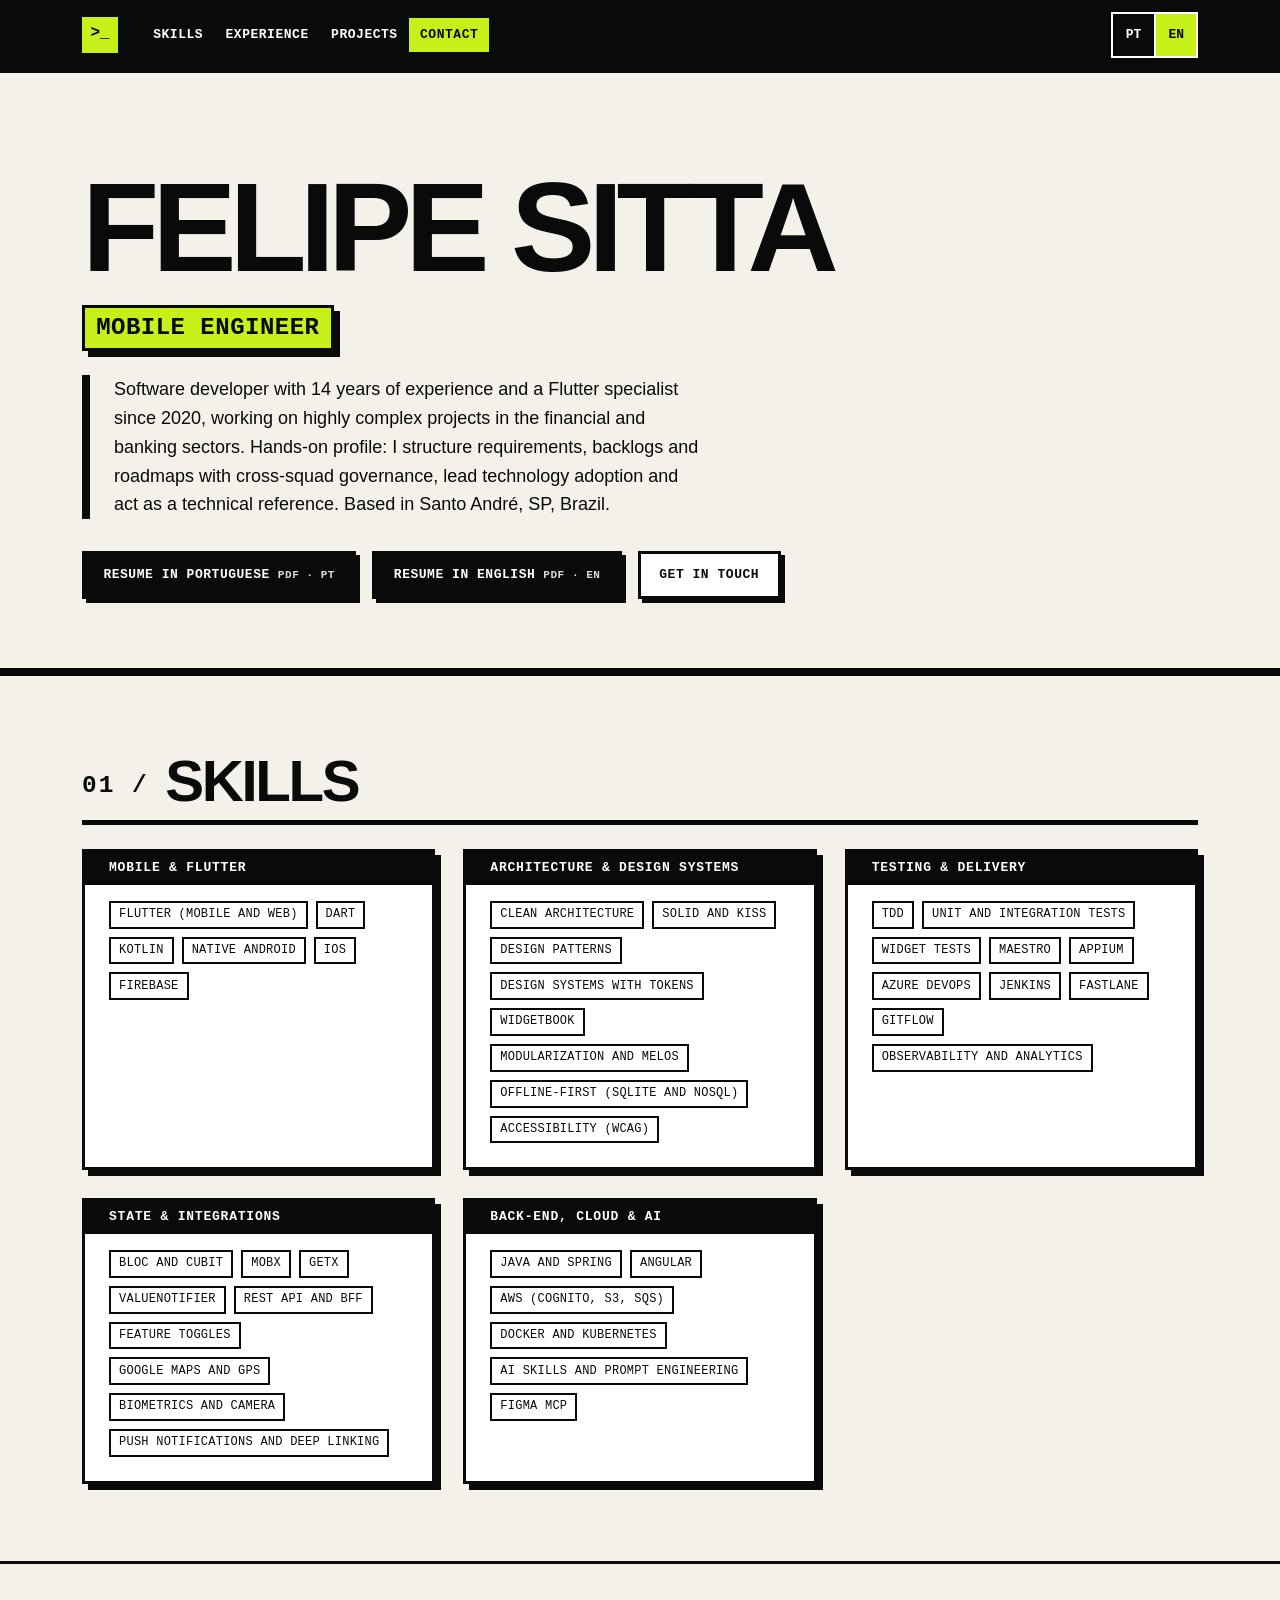
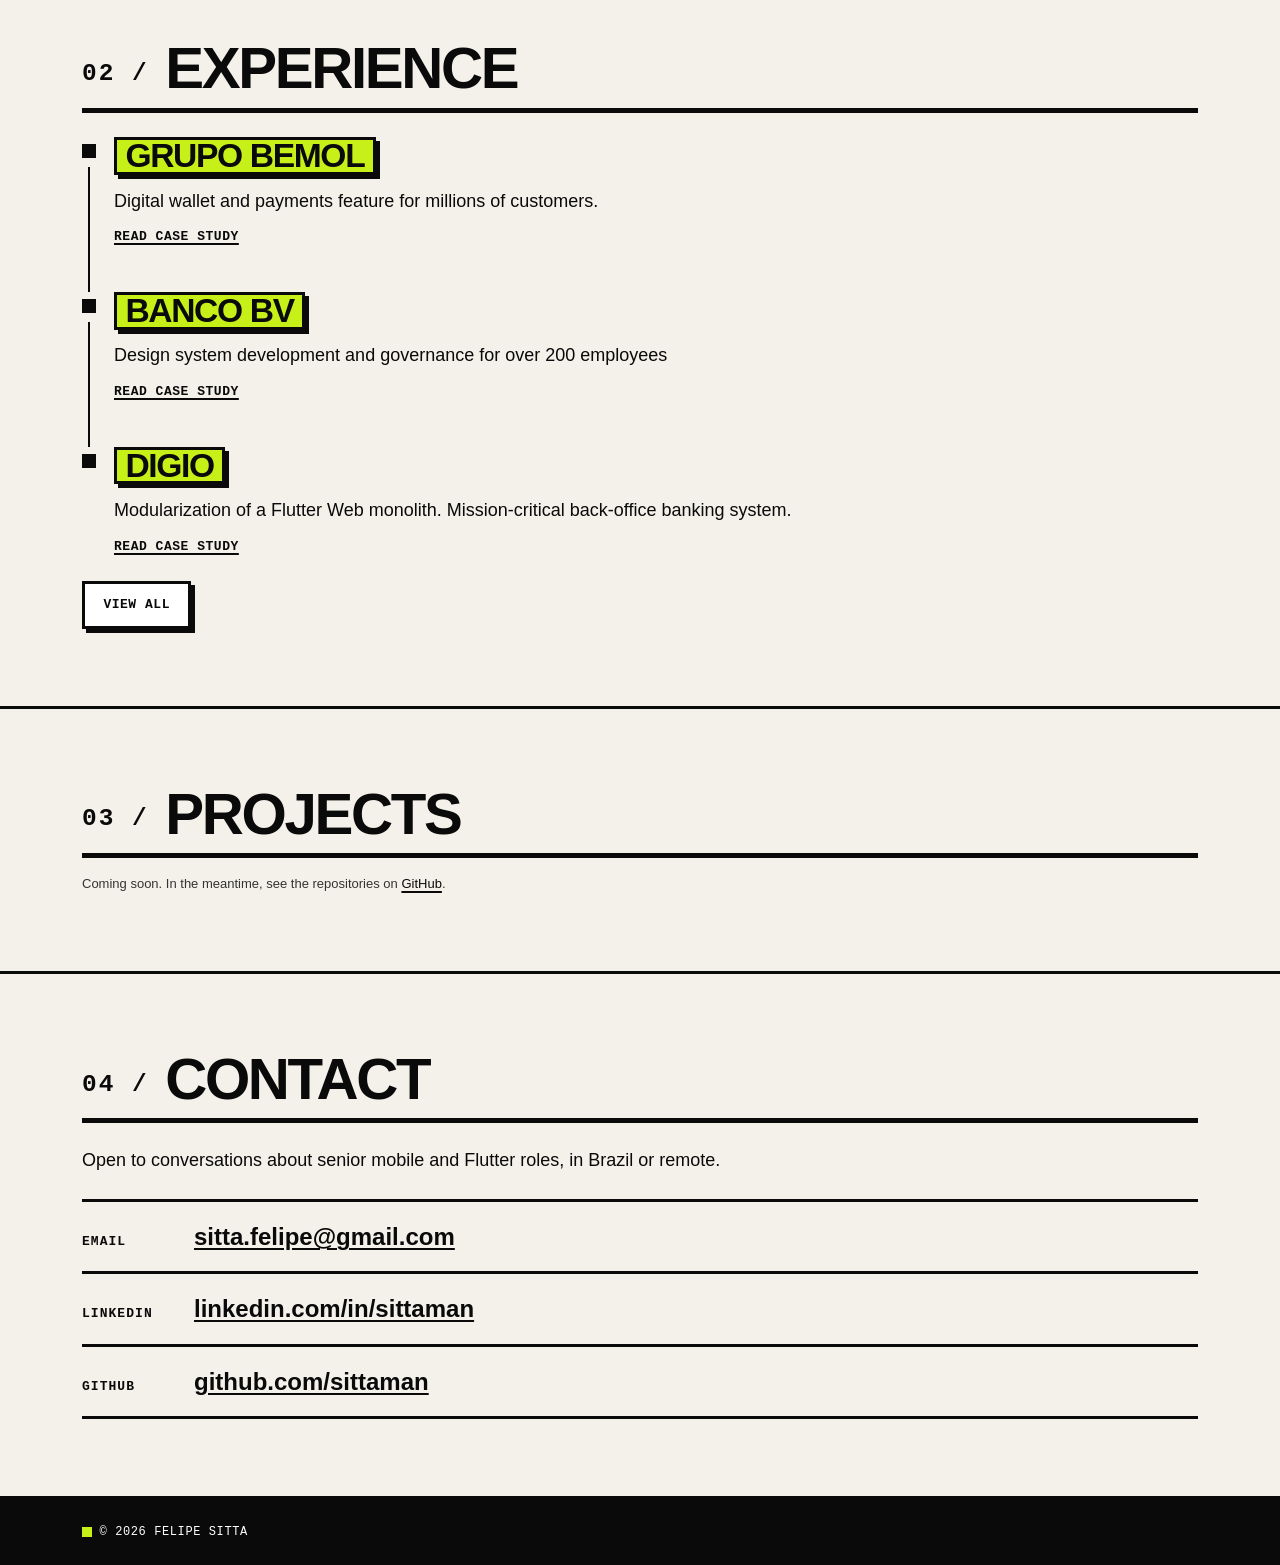
==== index.html @ 09d9bae3 "re-styling" ====
<!DOCTYPE html>
<html lang="pt-BR" data-lang="pt-BR">

<head>
  <meta charset="utf-8">
  <meta name="viewport" content="width=device-width, initial-scale=1">
  <meta name="color-scheme" content="light">
  <meta name="theme-color" content="#0a0a0a">

  <title>Felipe Sitta — Engenheiro Mobile</title>
  <meta name="description"
    content="Engenheiro mobile com 14 anos de experiência em software. Desenvolvo aplicativos Android e iOS e transformo requisitos e expectativas em soluções.">
  <link rel="canonical" href="https://sittaman.github.io/">

  <meta property="og:type" content="website">
  <meta property="og:site_name" content="Felipe Sitta">
  <meta property="og:locale" content="pt_BR">
  <meta property="og:locale:alternate" content="en_US">
  <meta property="og:url" content="https://sittaman.github.io/">
  <meta property="og:title" content="Felipe Sitta — Engenheiro Mobile">
  <meta property="og:description"
    content="Engenheiro mobile com 14 anos de experiência em software. Desenvolvo aplicativos Android e iOS e transformo requisitos e expectativas em soluções.">
  <meta property="og:image" content="https://sittaman.github.io/assets/img/og-cover.png">
  <meta property="og:image:width" content="1200">
  <meta property="og:image:height" content="630">
  <meta property="og:image:alt" content="Felipe Sitta — Engenheiro Mobile">
  <meta name="twitter:card" content="summary_large_image">

  <link rel="icon" href="assets/img/favicon.svg" type="image/svg+xml">
  <link rel="icon" href="favicon.ico" sizes="32x32">
  <link rel="apple-touch-icon" href="apple-touch-icon.png">
  <link rel="stylesheet" href="assets/css/styles.css?v=9">
  <link rel="stylesheet" href="assets/css/print.css?v=6" media="print">

  <script type="application/ld+json">
{"@context":"https://schema.org","@graph":[
  {"@type":"Person","@id":"https://sittaman.github.io/#person",
   "name":"Felipe Sitta",
   "jobTitle":"Engenheiro Mobile",
   "description":"Engenheiro mobile com 14 anos de experiência em software, especializado em Flutter desde 2020.",
   "url":"https://sittaman.github.io/",
   "email":"mailto:sitta.felipe@gmail.com",
   "address":{"@type":"PostalAddress","addressLocality":"Santo André","addressRegion":"SP","addressCountry":"BR"},
   "sameAs":["https://github.com/sittaman","https://www.linkedin.com/in/sittaman"],
   "knowsLanguage":[{"@type":"Language","name":"Portuguese","alternateName":"pt-BR"},
                    {"@type":"Language","name":"English","alternateName":"en"}],
   "knowsAbout":["Flutter","Dart","Kotlin","Android","Design Systems","Clean Architecture","Test-Driven Development","CI/CD","Acessibilidade","Inteligência Artificial"]},
  {"@type":"WebSite","@id":"https://sittaman.github.io/#website",
   "url":"https://sittaman.github.io/",
   "name":"Felipe Sitta — Engenheiro Mobile",
   "inLanguage":["pt-BR","en"],
   "publisher":{"@id":"https://sittaman.github.io/#person"}}
]}
</script>

  <script>
    /* Resolve language before first paint. */
    (function () {
      try {
        var d = document.documentElement;
        var q = new URLSearchParams(location.search);
        var stored = null; try { stored = localStorage.getItem('site.lang') } catch (e) { }
        var langs = (navigator.languages || [navigator.language || 'pt']).map(String);
        var lang = q.get('lang') || stored || ((langs.some(function (x) { return /^en/i.test(x) }) && !langs.some(function (x) { return /^pt/i.test(x) })) ? 'en' : 'pt-BR');
        lang = /^en/i.test(lang) ? 'en' : 'pt-BR';
        d.lang = lang; d.dataset.lang = lang;
        if (lang !== 'pt-BR') d.dataset.i18nPending = '';
      } catch (e) { }
    })();
  </script>
  <style>
    html[data-i18n-pending] body {
      visibility: hidden
    }
  </style>
  <noscript>
    <style>
      html[data-i18n-pending] body {
        visibility: visible
      }
    </style>
  </noscript>
</head>

<body>
  <a class="skip-link" href="#main" data-i18n="a11y.skip">Pular para o conteúdo</a>
  <p class="sr-only" role="status" aria-live="polite" data-lang-announcer></p>

  <header class="site-header">
    <div class="shell header-inner">
      <a class="brand" href="#top" aria-label="Felipe Sitta — início" data-i18n-aria-label="a11y.brand">
        <span class="brand-mark" aria-hidden="true">&gt;_</span>
      </a>

      <nav class="site-nav" aria-label="Seções" data-i18n-aria-label="a11y.navLabel">
        <ul role="list">
          <li><a href="#skills" data-i18n="nav.skills" data-action="nav-link">Skills</a></li>
          <li><a href="#experience" data-i18n="nav.experience" data-action="nav-link">Experiência</a></li>
          <li><a href="#projects" data-i18n="nav.projects" data-action="nav-link">Projetos</a></li>
          <li><a href="#contact" data-i18n="nav.contact" data-action="nav-link">Contato</a></li>
        </ul>
      </nav>

      <div class="controls">
        <fieldset class="lang-switch">
          <legend class="sr-only" data-i18n="a11y.langLegend">Idioma da página</legend>
          <label class="lang-opt">
            <input type="radio" name="lang" value="pt-BR" data-action="set-lang">
            <span lang="pt-BR">PT</span>
          </label>
          <label class="lang-opt">
            <input type="radio" name="lang" value="en" data-action="set-lang">
            <span lang="en">EN</span>
          </label>
        </fieldset>
      </div>
    </div>
  </header>

  <main id="main" tabindex="-1">

    <!-- HERO -->
    <section class="hero" id="top" aria-labelledby="hero-title">
      <div class="shell">
        <h1 id="hero-title" data-i18n="hero.name">Felipe Sitta</h1>
        <p class="hero-sub" data-i18n="hero.tagline">Engenheiro mobile</p>
        <p class="lede" data-i18n="hero.lede">Desenvolvedor com 14 anos de experiência em software e especialista
          Flutter desde 2020, atuando em projetos de alta complexidade nos setores financeiro e bancário. Perfil
          hands-on: estruturo requisitos, backlogs e roadmaps com governança cross-squad, lidero a adoção de
          tecnologias e atuo como referência técnica. Localizado em Santo André, SP.</p>
        <p class="hero-actions">
          <a class="btn btn-primary" href="assets/cv/felipe-sitta-cv-pt-BR.pdf" download
            data-i18n-html="hero.cvPt">Currículo <span class="btn-note">PDF · PT</span></a>
          <a class="btn btn-primary" href="assets/cv/felipe-sitta-cv-en.pdf" download data-i18n-html="hero.cvEn">Resume
            <span class="btn-note">PDF · EN</span></a>
          <a class="btn btn-ghost" href="#contact" data-i18n="hero.ctaContact">Entrar em contato</a>
        </p>
      </div>
    </section>

    <!-- SKILLS -->
    <section class="section" id="skills" aria-labelledby="skills-title">
      <div class="shell">
        <h2 id="skills-title" data-i18n="skills.title">Competências</h2>
        <div class="skills-grid">
          <article class="skill-group">
            <h3 data-i18n="skills.mobile">Mobile &amp; Flutter</h3>
            <ul class="chips" role="list" data-i18n-list="skills.mobileList">
              <li>Flutter (mobile e web)</li>
              <li>Dart</li>
              <li>Kotlin</li>
              <li>Android nativo</li>
              <li>iOS</li>
              <li>Firebase</li>
            </ul>
          </article>
          <article class="skill-group">
            <h3 data-i18n="skills.arch">Arquitetura &amp; Design System</h3>
            <ul class="chips" role="list" data-i18n-list="skills.archList">
              <li>Clean Architecture</li>
              <li>SOLID e KISS</li>
              <li>Design Patterns</li>
              <li>Design Systems com tokens</li>
              <li>Widgetbook</li>
              <li>Modularização e Melos</li>
              <li>Offline-first (SQLite e NoSQL)</li>
              <li>Acessibilidade (WCAG)</li>
            </ul>
          </article>
          <article class="skill-group">
            <h3 data-i18n="skills.testing">Testes &amp; Entrega</h3>
            <ul class="chips" role="list" data-i18n-list="skills.testingList">
              <li>TDD</li>
              <li>Testes unitários e de integração</li>
              <li>Widget tests</li>
              <li>Maestro</li>
              <li>Appium</li>
              <li>Azure DevOps</li>
              <li>Jenkins</li>
              <li>Fastlane</li>
              <li>GitFlow</li>
              <li>Observabilidade e analytics</li>
            </ul>
          </article>
          <article class="skill-group">
            <h3 data-i18n="skills.state">Estado &amp; Integrações</h3>
            <ul class="chips" role="list" data-i18n-list="skills.stateList">
              <li>BloC e Cubit</li>
              <li>MobX</li>
              <li>GetX</li>
              <li>ValueNotifier</li>
              <li>REST API e BFF</li>
              <li>Feature toggles</li>
              <li>Google Maps e GPS</li>
              <li>Biometria e câmera</li>
              <li>Push e deep linking</li>
            </ul>
          </article>
          <article class="skill-group">
            <h3 data-i18n="skills.backend">Back-end, Cloud &amp; IA</h3>
            <ul class="chips" role="list" data-i18n-list="skills.backendList">
              <li>Java e Spring</li>
              <li>Angular</li>
              <li>AWS (Cognito, S3, SQS)</li>
              <li>Docker e Kubernetes</li>
              <li>Skills de IA e prompt engineering</li>
              <li>Figma MCP</li>
            </ul>
          </article>
        </div>
      </div>
    </section>

    <!-- EXPERIENCE -->
    <section class="section" id="experience" aria-labelledby="experience-title">
      <div class="shell">
        <h2 id="experience-title" data-i18n="experience.title">Experiência</h2>
        <!-- Projects, not jobs: the heading is the client's name, and role and period live on the
           /work cards and the case pages. Keep the three most recent, newest first. -->
        <ol class="timeline">

          <li>
            <article class="job">
              <h3 class="org">Grupo Bemol</h3>
              <p class="job-summary" data-i18n="exp.grupo-bemol.summary">Feature de carteira digital e pagamentos para
                milhões de usuários.</p>
              <p class="job-link"><a href="work/grupo-bemol.html"><span data-i18n="case.link">Leia o estudo de caso</span><span class="sr-only"> — Grupo Bemol</span></a></p>
            </article>
          </li>

          <li>
            <article class="job">
              <h3 class="org">Banco BV</h3>
              <p class="job-summary" data-i18n="exp.banco-bv.summary">Desenvolvimento e governança de design system para
                mais de 200 colaboradores.</p>
              <p class="job-link"><a href="work/banco-bv.html"><span data-i18n="case.link">Leia o estudo de caso</span><span class="sr-only"> — Banco BV</span></a></p>
            </article>
          </li>

          <li>
            <article class="job">
              <h3 class="org">Digio</h3>
              <p class="job-summary" data-i18n="exp.digio.summary">Modularização de monolito em Flutter Web. Sistema
                bancário de backoffice crítico para operação.</p>
              <p class="job-link"><a href="work/digio.html"><span data-i18n="case.link">Leia o estudo de caso</span><span class="sr-only"> — Digio</span></a></p>
            </article>
          </li>

        </ol>

        <p class="section-actions">
          <a class="btn btn-ghost" href="work/" data-i18n="experience.seeAll">Ver todos</a>
        </p>
      </div>
    </section>

    <!-- PROJECTS -->
    <section class="section" id="projects" aria-labelledby="projects-title">
      <div class="shell">
        <h2 id="projects-title" data-i18n="projects.title">Projetos</h2>
        <div class="cards" data-projects></div>
        <p class="empty-note" data-empty-note data-i18n-html="projects.empty">Em breve. Enquanto isso, veja os
          repositórios no <a href="https://github.com/sittaman" rel="noopener" target="_blank">GitHub</a>.</p>
      </div>
    </section>

    <!-- CONTACT -->
    <section class="section" id="contact" aria-labelledby="contact-title">
      <div class="shell">
        <h2 id="contact-title" data-i18n="contact.title">Contato</h2>
        <p class="prose" data-i18n="contact.lede">Aberto a conversas sobre posições sênior em mobile e Flutter, no
          Brasil ou remotas.</p>
        <ul class="contact-list" role="list">
          <li>
            <span class="label" data-i18n="contact.emailLabel">E-mail</span>
            <a href="mailto:sitta.felipe@gmail.com">sitta.felipe@gmail.com</a>
          </li>
          <li>
            <span class="label">LinkedIn</span>
            <a href="https://www.linkedin.com/in/sittaman" rel="me noopener"
              target="_blank">linkedin.com/in/sittaman</a>
          </li>
          <li>
            <span class="label">GitHub</span>
            <a href="https://github.com/sittaman" rel="me noopener" target="_blank">github.com/sittaman</a>
          </li>
        </ul>
      </div>
    </section>
  </main>

  <footer class="site-footer">
    <div class="shell">
      <p><span data-i18n="footer.rights">© 2026 Felipe Sitta</span></p>
    </div>
  </footer>

  <script src="assets/js/i18n.js?v=13"></script>
  <script src="assets/data/projects.js?v=3"></script>
  <script src="assets/js/main.js?v=4"></script>
</body>

</html>
---- assets/css/styles.css ----
/* ============================================================================
   Felipe Sitta — portfolio stylesheet (brutalist)
   Single sheet: tokens → base → layout → components → preferences.
   No preprocessor, no framework, no web fonts (system stack only).

   The rules are deliberately hard: black 3px borders, offset shadows with no
   blur, squared corners, uppercase display type and a single acid accent.
   ========================================================================== */

:root {
  /* Single light theme: warm paper, black ink, one acid accent. */
  color-scheme: light;

  --bg: #f4f1ea;                                 /* warm paper */
  --surface: #ffffff;                            /* cards sit on top of the paper */
  --fg: #0a0a0a;                                 /* ink */
  --muted: #333333;                              /* 12.6:1 on paper — AA at body size */
  --border: #0a0a0a;                             /* every edge is a hard black rule */

  /* One accent, used as a fill only — never as text on paper. Black text on it
     clears 14:1, so the accent can carry labels and hover states safely. */
  --accent: #c6f018;                             /* acid lime */
  --accent-strong: #0a0a0a;
  --secondary: #0a0a0a;
  --focus: #0a0a0a;

  --btn-bg: #0a0a0a;
  --btn-fg: #ffffff;

  --chip-bg: #ffffff;
  --chip-border: #0a0a0a;
  --chip-fg: #0a0a0a;

  --font-sans: "Helvetica Neue", Helvetica, Arial, system-ui, -apple-system, "Segoe UI", Roboto, sans-serif;
  --font-mono: ui-monospace, SFMono-Regular, "SF Mono", Menlo, Consolas, "Liberation Mono", monospace;

  /* Fluid type: no type media queries anywhere in this sheet. Headings are
     display-sized and set tight; body copy stays on a readable measure. */
  --step--1: 0.8125rem;
  --step-0: clamp(1rem, 0.95rem + 0.25vw, 1.125rem);
  --step-1: clamp(1.25rem, 1.1rem + 0.6vw, 1.5rem);
  --step-2: clamp(1.6rem, 1.3rem + 1.2vw, 2.1rem);
  --step-3: clamp(2.1rem, 1.4rem + 2.8vw, 3.75rem);
  --step-4: clamp(3.25rem, 1.5rem + 8vw, 8rem);

  --space-1: 0.25rem;
  --space-2: 0.5rem;
  --space-3: 0.75rem;
  --space-4: 1rem;
  --space-5: 1.5rem;
  --space-6: 2rem;
  --space-7: 3rem;

  --radius: 0;
  --border-w: 3px;
  --shadow: 6px 6px 0 var(--fg);
  --shadow-sm: 4px 4px 0 var(--fg);

  --shell: 1180px;
  --header-h: 4.5rem;
  --transition: 120ms linear;
}

/* ---------- base ---------- */

*, *::before, *::after { box-sizing: border-box; margin: 0; padding: 0; }

html {
  -webkit-text-size-adjust: 100%;
  /* Keeps anchored sections clear of the sticky header — WCAG 2.2 SC 2.4.11. */
  scroll-padding-top: calc(var(--header-h) + 0.75rem);
}

@media (prefers-reduced-motion: no-preference) {
  html { scroll-behavior: smooth; }
}

body {
  font-family: var(--font-sans);
  font-size: var(--step-0);
  line-height: 1.55;
  color: var(--fg);
  background: var(--bg);
  min-height: 100dvh;
  display: flex;
  flex-direction: column;
}

main { flex: 1 0 auto; }

h1, h2, h3, h4 {
  line-height: 0.95;
  letter-spacing: -0.04em;
  text-transform: uppercase;
  font-weight: 900;
  text-wrap: balance;
}
p { text-wrap: pretty; }
ul, ol { list-style: none; }
img, svg { max-width: 100%; }
button { font: inherit; color: inherit; }
fieldset { border: 0; }
[hidden] { display: none !important; }

::selection { background: #c6f018; color: var(--fg); }

a {
  color: var(--fg);
  text-decoration: underline;
  text-decoration-thickness: 2px;
  text-underline-offset: 3px;
}
a:hover {
  background: var(--accent);
  color: var(--fg);
  text-decoration-thickness: 3px;
}

:focus-visible { outline: var(--border-w) solid var(--focus); outline-offset: 3px; border-radius: 0; }

.sr-only {
  position: absolute; width: 1px; height: 1px;
  padding: 0; margin: -1px; overflow: hidden;
  clip-path: inset(50%); white-space: nowrap; border: 0;
}

.shell {
  width: 100%;
  max-width: var(--shell);
  margin-inline: auto;
  padding-inline: clamp(1rem, 5vw, 2rem);
}

.skip-link {
  position: absolute; left: var(--space-4); top: -100%; z-index: 60;
  background: var(--fg); color: var(--accent);
  border: var(--border-w) solid var(--fg);
  padding: var(--space-3) var(--space-5);
  font-family: var(--font-mono); font-weight: 700;
  text-transform: uppercase; letter-spacing: 0.06em; text-decoration: none;
}
.skip-link:focus-visible { top: var(--space-2); }

/* ---------- header ---------- */

/* The header is the one solid black block on the page: it anchors the layout and
   gives the nav a surface to invert against. */
.site-header {
  position: sticky; top: 0; z-index: 20;
  background: var(--fg); color: #ffffff;
  border-bottom: var(--border-w) solid var(--fg);
}
.site-header :focus-visible { outline-color: var(--accent); }

.header-inner {
  display: flex; flex-wrap: wrap; align-items: center;
  gap: var(--space-2) var(--space-5);
  padding-block: var(--space-3);
}

.brand {
  display: inline-flex; align-items: center; gap: var(--space-2);
  color: #ffffff; text-decoration: none; font-weight: 900;
}
.brand:hover { background: transparent; }
.brand:hover .brand-mark { background: var(--fg); color: var(--accent); border-color: var(--accent); }
/* Terminal prompt, not initials: the mark is a monospace ">_" so it reads as a shell
   cursor rather than a monogram. The tile is a flat accent square — no gradient. */
.brand-mark {
  display: inline-grid; place-items: center;
  width: 2.25rem; height: 2.25rem;
  background: var(--accent); color: var(--fg);
  border: 2px solid var(--accent);
  font-family: var(--font-mono); font-size: 1rem; font-weight: 700; letter-spacing: 0;
  /* The underscore sits on the baseline; nudging the pair up centres the ink, not the
     line box, so the prompt looks optically centred in the tile. */
  padding-bottom: 0.15rem;
}

.controls { display: flex; align-items: center; gap: var(--space-3); margin-left: auto; }

/* Nav: a strip that scrolls horizontally on narrow screens. Chosen over a hamburger
   deliberately — no focus trap, no scroll lock, no aria-expanded to get wrong. */
.site-nav { order: 3; width: 100%; }
.site-nav ul {
  display: flex; gap: 0;
  overflow-x: auto; scrollbar-width: none;
  -webkit-overflow-scrolling: touch;
  mask-image: linear-gradient(to right, #000 calc(100% - 2rem), transparent);
}
.site-nav ul::-webkit-scrollbar { display: none; }
.site-nav a {
  display: inline-block; padding: 0.45rem 0.7rem;
  color: #ffffff; text-decoration: none;
  font-family: var(--font-mono);
  font-size: var(--step--1); font-weight: 700; white-space: nowrap;
  text-transform: uppercase; letter-spacing: 0.04em;
  transition: background-color var(--transition), color var(--transition);
}
.site-nav a:hover { background: var(--accent); color: var(--fg); }
.site-nav a[aria-current="true"] {
  background: var(--accent); color: var(--fg);
}

/* The back link shares the header, so it needs the header's colours. */
.site-header .back-link { color: #ffffff; }
.site-header .back-link:hover { background: var(--accent); color: var(--fg); }

.lang-switch {
  display: inline-flex; gap: 0; padding: 0;
  border: 2px solid #ffffff;
  background: var(--fg);
}
.lang-opt { position: relative; display: inline-flex; }
.lang-opt input {
  position: absolute; inset: 0;
  opacity: 0; margin: 0; cursor: pointer;
}
.lang-opt span {
  display: inline-flex; align-items: center; justify-content: center;
  min-width: 2.6rem; min-height: 2.6rem; padding: 0 0.5rem;
  font-family: var(--font-mono);
  font-size: var(--step--1); font-weight: 700;
  color: #ffffff;
  transition: background-color var(--transition), color var(--transition);
}
.lang-opt + .lang-opt span { border-left: 2px solid #ffffff; }
.lang-opt input:not(:checked):hover + span { background: #ffffff; color: var(--fg); }
.lang-opt input:checked + span { background: var(--accent); color: var(--fg); }
.lang-opt input:focus-visible + span { outline: var(--border-w) solid var(--accent); outline-offset: 3px; }

@media (min-width: 48rem) {
  .site-nav { order: 0; width: auto; }
  .site-nav ul { mask-image: none; overflow: visible; }
}

/* The nav drops to a second row on narrow screens, so the sticky header is taller
   than --header-h. Anchor offsets have to follow it or a jumped-to heading lands
   underneath the bar. */
@media (max-width: 47.999rem) {
  :root { --header-h: 7.25rem; }
}

/* ---------- hero ---------- */

.hero {
  position: relative;
  padding-block: clamp(3rem, 8vw, 7rem) clamp(2.5rem, 6vw, 5rem);
}
/* A single 8px rule closes the hero — heavier than the 3px section rules, so the
   opening statement reads as a block rather than another section. */
.hero::after {
  content: ""; position: absolute; inset-inline: 0; bottom: 0; height: 8px;
  background: var(--fg);
}

.hero h1 { font-size: var(--step-4); line-height: 0.84; letter-spacing: -0.055em; }

/* The tagline is a sticker: accent fill, hard border, hard shadow. */
.hero-sub {
  display: inline-block;
  margin-top: var(--space-5);
  padding: 0.35rem 0.7rem;
  background: var(--accent); color: var(--fg);
  border: var(--border-w) solid var(--fg);
  box-shadow: var(--shadow);
  font-family: var(--font-mono);
  font-size: var(--step-1); font-weight: 700;
  text-transform: uppercase; letter-spacing: 0.02em;
  line-height: 1.2;
}

.lede {
  max-width: 62ch; margin-top: var(--space-5);
  padding-left: var(--space-5);
  border-left: 8px solid var(--fg);
  font-size: var(--step-0); line-height: 1.6;
}

.hero-actions { display: flex; flex-wrap: wrap; gap: var(--space-4); margin-top: var(--space-6); }

.btn {
  display: inline-flex; align-items: center; gap: var(--space-2);
  padding: 0.65rem 1.15rem; min-height: 3rem;
  border: var(--border-w) solid var(--fg);
  font-family: var(--font-mono);
  font-weight: 700; font-size: var(--step--1);
  text-transform: uppercase; letter-spacing: 0.04em;
  text-decoration: none;
  box-shadow: var(--shadow-sm);
  transition: transform var(--transition), box-shadow var(--transition),
              background-color var(--transition), color var(--transition);
}
.btn:hover,
.btn:focus-visible {
  background: var(--accent); color: var(--fg);
  transform: translate(3px, 3px);
  box-shadow: 1px 1px 0 var(--fg);
}
.btn:active { transform: translate(4px, 4px); box-shadow: 0 0 0 var(--fg); }
.btn-primary { background: var(--btn-bg); color: var(--btn-fg); }
.btn-primary:hover { background: var(--accent); color: var(--fg); }
.btn-ghost { background: var(--surface); color: var(--fg); }
.btn-note {
  font-size: 0.85em; font-weight: 700;
  opacity: 0.85;
}

@media (prefers-reduced-motion: no-preference) {
  .hero .shell > * { animation: rise 360ms linear both; }
  .hero .shell > *:nth-child(2) { animation-delay: 50ms; }
  .hero .shell > *:nth-child(3) { animation-delay: 90ms; }
  .hero .shell > *:nth-child(4) { animation-delay: 130ms; }
  @keyframes rise {
    from { opacity: 0; transform: translateY(16px); }
    to { opacity: 1; transform: none; }
  }
}

/* ---------- sections ---------- */

main { counter-reset: section; }
main > .section {
  padding-block: clamp(2.75rem, 6vw, 5rem);
  border-top: var(--border-w) solid var(--border);
}
/* The hero already ends in an 8px rule, so the first section adds none. */
main > .hero + .section { border-top: 0; }
/* Numbered section labels: "01 / COMPETÊNCIAS". Case pages are excluded so their
   subsections do not all inherit the same number. */
main > .section:not(.case-study) { counter-increment: section; }
main > .section:not(.case-study) > .shell > h2::before {
  content: counter(section, decimal-leading-zero) " / ";
  font-family: var(--font-mono);
  font-size: 0.42em; letter-spacing: 0.08em; font-weight: 700;
  vertical-align: 0.35em;
}

h2 { font-size: var(--step-3); font-weight: 900; }
h2::after {
  content: ""; display: block; width: 100%; height: 5px; margin-top: var(--space-3);
  background: var(--fg);
}
/* Whatever follows a section or page heading gets the same breathing room — the
   heavy rule under the heading makes the default gap look cramped. */
.section > .shell > h2 + *,
.section > .shell > .page-title + * { margin-top: var(--space-5); }

/* The cards grid follows the section heading directly, so it tightens the
   generic `h2 + *` gap a step. */
.section > .shell > h2 + .cards { margin-top: var(--space-5); }

.prose { max-width: 68ch; }
.prose p + p { margin-top: var(--space-3); }

/* ---------- skills ---------- */

.skills-grid {
  display: grid; gap: 1.75rem;
  grid-template-columns: repeat(auto-fit, minmax(min(17rem, 100%), 1fr));
}
/* Each group is its own boxed panel; the heading is a full-bleed black bar. */
.skill-group {
  background: var(--surface);
  border: var(--border-w) solid var(--fg);
  box-shadow: var(--shadow);
  padding: var(--space-5);
}
.skill-group h3 {
  margin: calc(-1 * var(--space-5)) calc(-1 * var(--space-5)) var(--space-4);
  padding: 0.5rem var(--space-5);
  background: var(--fg); color: #ffffff;
  font-family: var(--font-mono);
  font-size: var(--step--1); font-weight: 700;
  letter-spacing: 0.06em; line-height: 1.3;
}

.chips { display: flex; flex-wrap: wrap; gap: var(--space-2); margin-top: 0; }
.chips li {
  padding: 0.2rem 0.5rem;
  border: 2px solid var(--chip-border);
  background: var(--chip-bg); color: var(--chip-fg);
  font-family: var(--font-mono);
  font-size: 0.75rem; line-height: 1.45;
  text-transform: uppercase; letter-spacing: 0.02em;
}

/* ---------- experience ---------- */

.timeline { display: flex; flex-direction: column; gap: 2.75rem; }
.timeline > li { position: relative; padding-left: var(--space-6); }
.timeline > li::before {
  content: ""; position: absolute; left: 0; top: 0.45rem;
  width: 14px; height: 14px;
  background: var(--fg);
}
.timeline > li::after {
  content: ""; position: absolute; left: 6px; top: 1.9rem;
  bottom: calc(-1 * 2.75rem); width: 2px; background: var(--fg);
}
.timeline > li:last-child::after { display: none; }

/* The timeline entry is the client's name alone — no role, no dates. */
.job h3 { font-size: var(--step-2); font-weight: 900; }
.org {
  display: inline-block;
  background: var(--accent); color: var(--fg);
  border: var(--border-w) solid var(--fg);
  box-shadow: var(--shadow-sm);
  padding: 0 0.25em;
}

.bullets { display: flex; flex-direction: column; gap: var(--space-2); margin-top: var(--space-3); }
.bullets li { position: relative; padding-left: var(--space-5); }
.bullets li::before {
  content: ""; position: absolute; left: var(--space-1); top: 0.55em;
  width: 8px; height: 8px; background: var(--fg);
}

/* The summary and its case-study link belong to .job, not to the timeline: they sit inside the
   same <article>, so .job's break-inside rule already covers printing them. */
.job-summary { max-width: 68ch; margin-top: var(--space-3); }
.job-link {
  margin-top: var(--space-3);
  font-family: var(--font-mono); font-size: var(--step--1);
  font-weight: 700; text-transform: uppercase; letter-spacing: 0.04em;
}

/* ---------- cards (projects) ---------- */

.cards {
  display: grid; gap: 1.75rem;
  grid-template-columns: repeat(auto-fit, minmax(min(18rem, 100%), 1fr));
}
.cards:empty { display: none; }
.card {
  padding: var(--space-5);
  border: var(--border-w) solid var(--fg);
  background: var(--surface);
  box-shadow: var(--shadow);
  transition: transform var(--transition), box-shadow var(--transition);
}
.card:hover {
  transform: translate(3px, 3px);
  box-shadow: 1px 1px 0 var(--fg);
}
/* h2 as well as h4: /work nests its cards under a page-level h1, so the card heading there is
   an h2 — which would otherwise inherit the section heading's size AND its heavy rule. */
.card h2, .card h4 { font-size: var(--step-1); font-weight: 900; line-height: 1.05; }
.card h2::after, .card h4::after { display: none; }
.card-meta {
  margin-top: var(--space-2);
  font-family: var(--font-mono); font-size: 0.75rem;
  text-transform: uppercase; letter-spacing: 0.03em;
  color: var(--muted); font-variant-numeric: tabular-nums;
}
.card-summary { margin-top: var(--space-3); }
.card-links {
  margin-top: var(--space-4);
  font-family: var(--font-mono); font-size: var(--step--1);
  font-weight: 700; text-transform: uppercase; letter-spacing: 0.04em;
}
/* Carries its own top gap: the empty grid it follows is display:none, so it is what the
   heading's spacing lands on. */
.empty-note {
  margin-top: var(--space-4);
  color: var(--muted); font-size: var(--step--1);
}

/* ---------- subpages (/work and the case studies) ---------- */

/* The <h1> of a standalone page — sized and ruled like the section headings, so a subpage
   reads as the same site without an <h2> that has no parent <h1>. */
.page-title { font-size: var(--step-3); font-weight: 900; }
.page-title::after {
  content: ""; display: block; width: 100%; height: 6px; margin-top: var(--space-3);
  background: var(--fg);
}

.eyebrow {
  display: inline-block;
  margin-bottom: var(--space-3);
  padding: 0.15rem 0.5rem;
  background: var(--accent); color: var(--fg);
  border: 2px solid var(--fg);
  box-shadow: var(--shadow-sm);
  font-family: var(--font-mono);
  font-size: var(--step--1); font-weight: 700;
  text-transform: uppercase; letter-spacing: 0.12em;
}

/* Spacing after the page title comes from the `+ *` rule above, not from here. */
.case-meta {
  color: var(--muted);
  font-family: var(--font-mono); font-size: var(--step--1);
  text-transform: uppercase; letter-spacing: 0.03em;
  font-variant-numeric: tabular-nums;
}

/* Section headings inside a write-up. The page title above them already carries the heavy
   rule; repeating it under every section turns the page into a stack of bars, so these are
   sized as subsections with a square marker instead. Space below each comes from the
   `h2 + *` rule. */
.case-study h2 {
  display: flex; align-items: center; gap: var(--space-3);
  margin-top: var(--space-6);
  font-size: var(--step-1); font-weight: 900;
}
.case-study h2::before {
  content: ""; flex: 0 0 auto;
  width: 0.7rem; height: 0.7rem;
  background: var(--accent);
  border: var(--border-w) solid var(--fg);
}
.case-study h2::after { display: none; }

.back-link {
  display: inline-flex; align-items: center; gap: var(--space-2);
  color: #ffffff; font-family: var(--font-mono);
  font-size: var(--step--1); font-weight: 700;
  text-transform: uppercase; letter-spacing: 0.04em;
  text-decoration: none;
}

/* ---------- contact ---------- */

.section-actions { display: flex; flex-wrap: wrap; gap: var(--space-4); margin-top: var(--space-5); }

.contact-list { display: grid; gap: 0; margin-top: var(--space-5); border-top: var(--border-w) solid var(--fg); }
.contact-list li {
  display: flex; flex-wrap: wrap; align-items: baseline; gap: var(--space-2) var(--space-4);
  padding-block: var(--space-4);
  border-bottom: var(--border-w) solid var(--fg);
}
.contact-list .label {
  min-width: 6rem;
  font-family: var(--font-mono);
  font-size: var(--step--1); font-weight: 700;
  text-transform: uppercase; letter-spacing: 0.08em;
  color: var(--fg);
}
.contact-list a { font-size: var(--step-1); font-weight: 700; }

/* ---------- footer ---------- */

.site-footer {
  padding-block: var(--space-5);
  background: var(--fg);
  border-top: var(--border-w) solid var(--fg);
  color: #ffffff;
  font-family: var(--font-mono);
  font-size: 0.75rem; text-transform: uppercase; letter-spacing: 0.05em;
}
.site-footer p { display: flex; align-items: center; gap: var(--space-2); }
.site-footer p::before {
  content: ""; width: 0.6rem; height: 0.6rem;
  background: var(--accent);
}

/* ---------- forced colours ---------- */

@media (forced-colors: active) {
  .btn, .chips li, .card, .skill-group, .lang-switch { border: 2px solid CanvasText; }
  .brand-mark { background: CanvasText; color: Canvas; }
  .org, .hero-sub, .eyebrow { border: 2px solid CanvasText; }
}

/* ---------- reduced motion ---------- */

@media (prefers-reduced-motion: reduce) {
  .card:hover, .btn:hover, .btn:focus-visible, .btn:active { transform: none; }
}
---- assets/css/print.css ----
/* Print: the page doubles as a paper CV. Loaded with media="print" so it costs nothing
   on screen. The rules below swap the screen palette for pure black on white. */

@page { margin: 12mm; }

/* Override the screen tokens for paper: maximum contrast, no tinted surfaces, no accent
   fills. `:root` alone is enough now that the site has a single light theme. */
:root {
  color-scheme: light;

  --bg: #ffffff;
  --surface: #ffffff;
  --fg: #000000;
  --muted: #333333;
  --border: #999999;
  --accent: #000000;
  --accent-strong: #000000;
  --secondary: #000000;
  --chip-bg: #ffffff;
  --chip-border: #999999;
  --chip-fg: #000000;
  --btn-bg: #ffffff;
  --btn-fg: #000000;
  --focus: #000000;

  font-size: 11pt;
}

body { background: #fff; display: block; }

/* Chrome: strip every interactive and decorative affordance. The case-study links go too —
   a printed copy reaches the site through the URL in the footer, not through a relative href. */
.site-header,
.skip-link,
.hero-actions,
.card-links,
.job-link,
.section-actions,
[data-lang-announcer] { display: none !important; }

.hero::after,
h2::after,
.page-title::after,
.timeline > li::before,
.timeline > li::after,
.case-study h2::before,
.site-footer p::before,
main > .section:not(.case-study) > .shell > h2::before { display: none; }

/* Paper is not a poster: drop every offset shadow, heavy border and inverted fill. */
.card, .skill-group, .org, .hero-sub, .eyebrow, .btn {
  box-shadow: none !important;
  border-width: 1px !important;
}
.card, .skill-group { border: 1px solid #999; }
.org, .hero-sub, .eyebrow { background: #fff; color: #000; }
.skill-group h3 { margin: 0 0 0.4rem; padding: 0; background: #fff; color: #000; }
.card:hover { transform: none; }

.contact-list { border-top: 1px solid #999; }
.contact-list li { border-bottom: 1px solid #999; }
.site-footer { background: #fff; color: #000; border-top: 1px solid #999; padding-block: 0.25rem; break-inside: avoid; }

/* A CV reads linearly — collapse every grid to one column. */
.skills-grid, .cards, .contact-list { display: block; }
.skills-grid > *, .cards > * { margin-bottom: 0.8rem; break-inside: avoid; }
.chips { margin-top: 0.2rem; }
.chips li { border-color: #999; }

.timeline { display: block; }
.timeline > li { padding-left: 0; margin-bottom: 1rem; }

/* Headings must never strand at the foot of a page. */
h1, h2, h3, h4 { break-after: avoid; }
.job, .card { break-inside: avoid; }

/* Expand only the contact block's URLs; expanding every link makes it unreadable. */
.contact-list a[href^="https://"]::after {
  content: " (" attr(href) ")";
  font-size: 0.85em;
  color: #333;
  word-break: break-all;
}
.contact-list .label { min-width: 0; }

/* A paper copy should still reach the online version. Appended to the rights line so the
   footer stays a single row and cannot spill a URL onto a page of its own. */
.site-footer p::after {
  content: " · sittaman.github.io";
  color: #333;
}
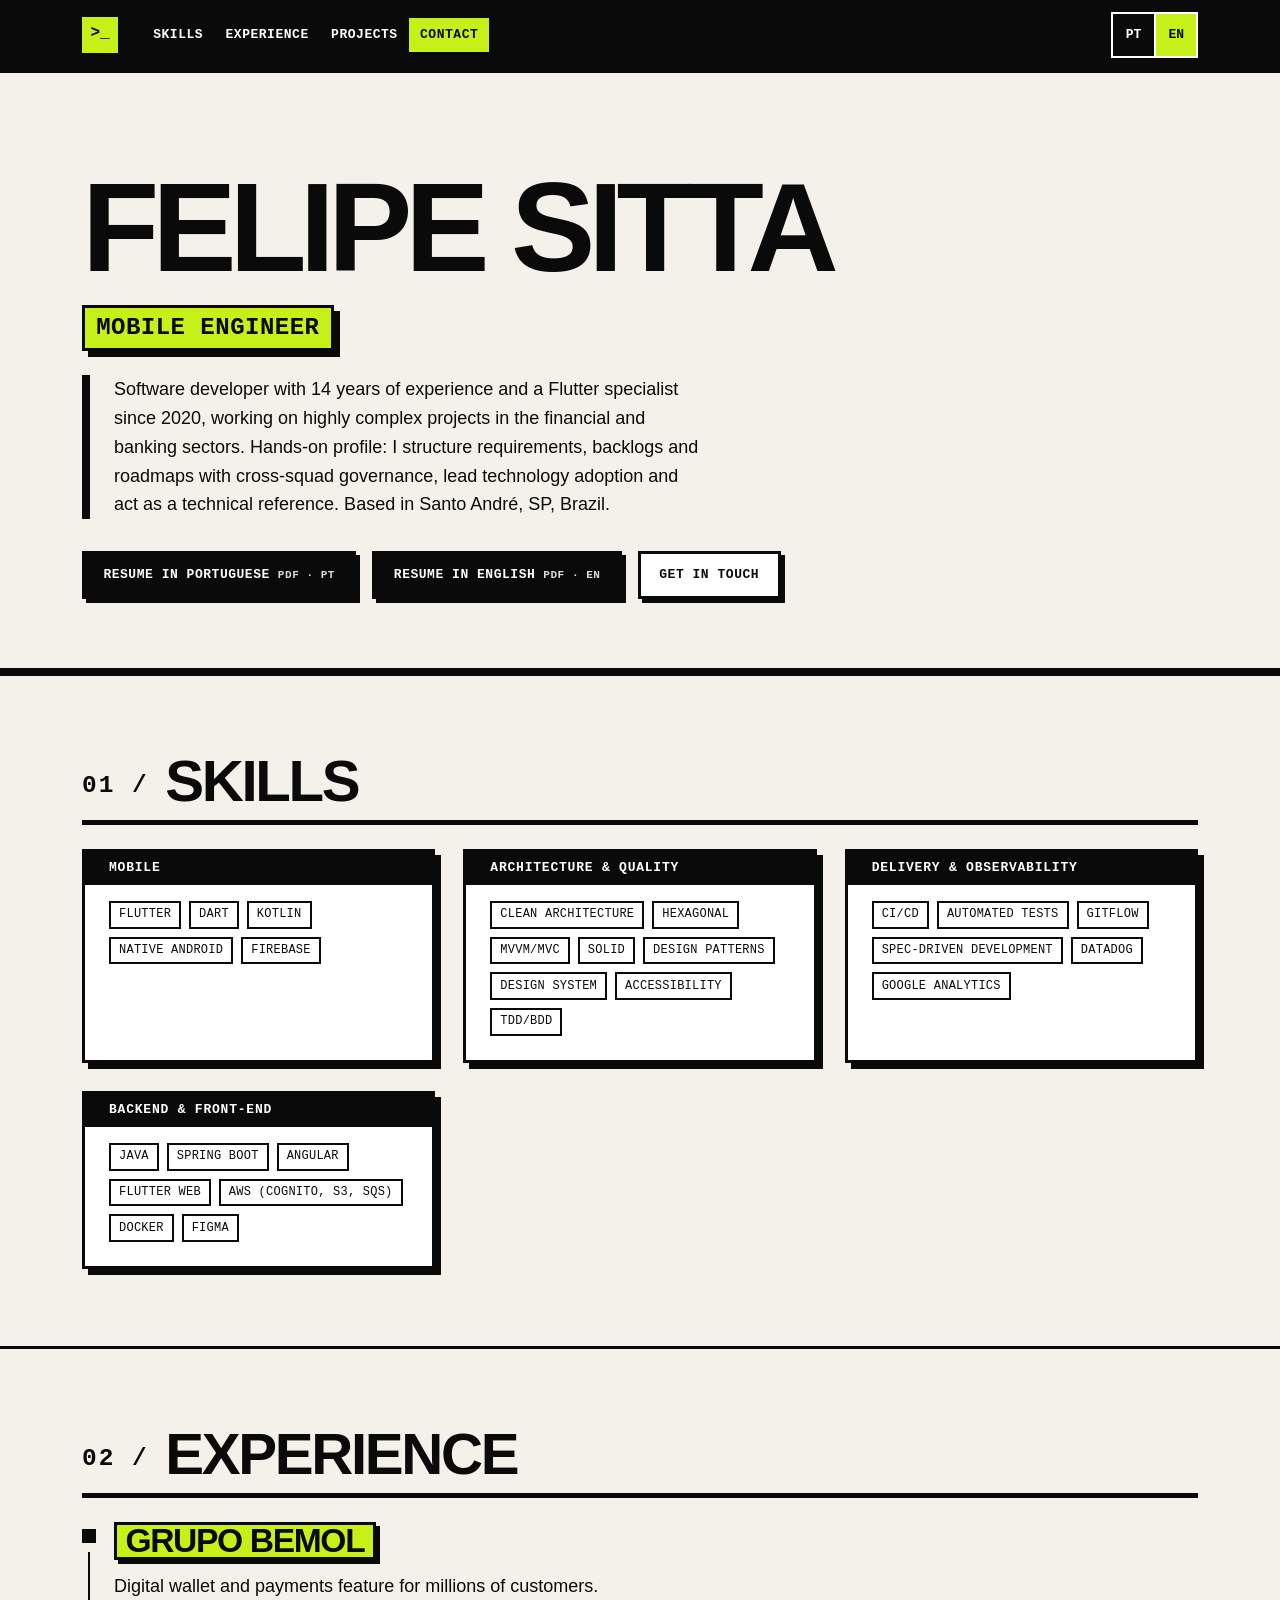
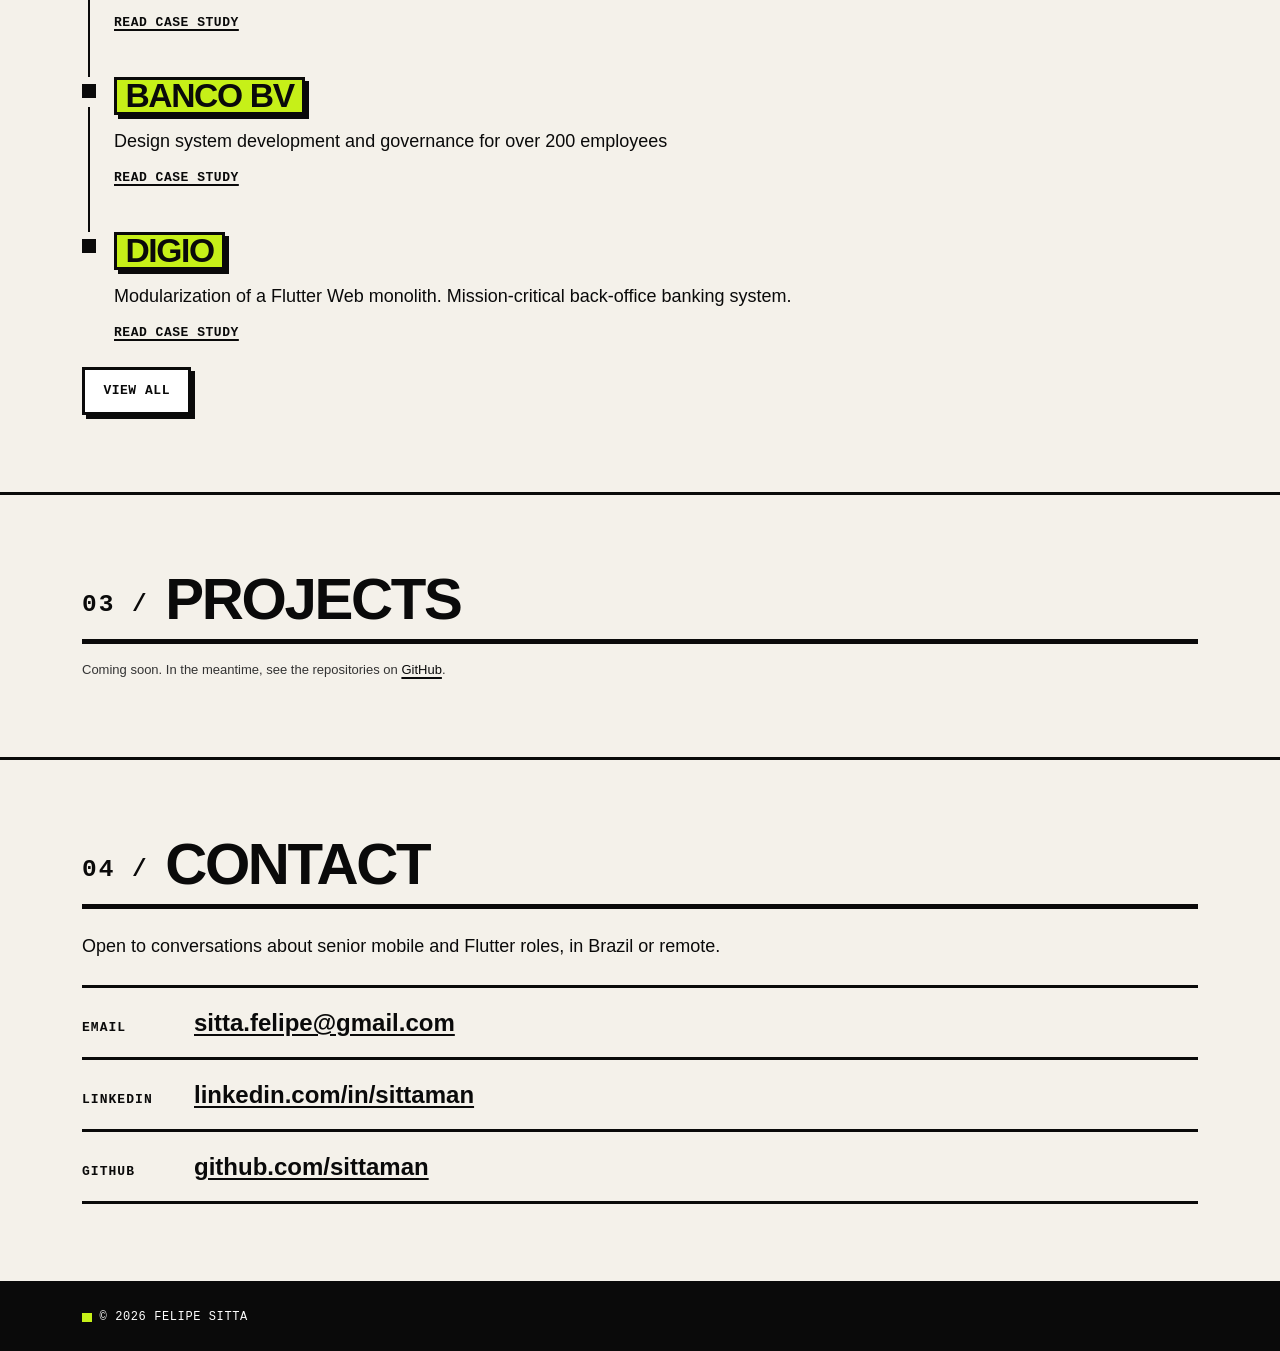
==== commit 4451179f: "Skills section rewrite" ====
--- a/index.html
+++ b/index.html
@@ -29,7 +29,7 @@
   <link rel="icon" href="assets/img/favicon.svg" type="image/svg+xml">
   <link rel="icon" href="favicon.ico" sizes="32x32">
   <link rel="apple-touch-icon" href="apple-touch-icon.png">
-  <link rel="stylesheet" href="assets/css/styles.css?v=9">
+  <link rel="stylesheet" href="assets/css/styles.css?v=10">
   <link rel="stylesheet" href="assets/css/print.css?v=6" media="print">
 
   <script type="application/ld+json">
@@ -129,9 +129,9 @@
           hands-on: estruturo requisitos, backlogs e roadmaps com governança cross-squad, lidero a adoção de
           tecnologias e atuo como referência técnica. Localizado em Santo André, SP.</p>
         <p class="hero-actions">
-          <a class="btn btn-primary" href="assets/cv/felipe-sitta-cv-pt-BR.pdf" download
+          <a class="btn btn-primary" href="assets/cv/felipe-sitta-cv-pt-BR.pdf" type="application/pdf" target="_blank" rel="noopener"
             data-i18n-html="hero.cvPt">Currículo <span class="btn-note">PDF · PT</span></a>
-          <a class="btn btn-primary" href="assets/cv/felipe-sitta-cv-en.pdf" download data-i18n-html="hero.cvEn">Resume
+          <a class="btn btn-primary" href="assets/cv/felipe-sitta-cv-en.pdf" type="application/pdf" target="_blank" rel="noopener" data-i18n-html="hero.cvEn">Resume
             <span class="btn-note">PDF · EN</span></a>
           <a class="btn btn-ghost" href="#contact" data-i18n="hero.ctaContact">Entrar em contato</a>
         </p>
@@ -144,67 +144,49 @@
         <h2 id="skills-title" data-i18n="skills.title">Competências</h2>
         <div class="skills-grid">
           <article class="skill-group">
-            <h3 data-i18n="skills.mobile">Mobile &amp; Flutter</h3>
+            <h3 data-i18n="skills.mobile">Mobile</h3>
             <ul class="chips" role="list" data-i18n-list="skills.mobileList">
-              <li>Flutter (mobile e web)</li>
+              <li>Flutter</li>
               <li>Dart</li>
               <li>Kotlin</li>
               <li>Android nativo</li>
-              <li>iOS</li>
               <li>Firebase</li>
             </ul>
           </article>
           <article class="skill-group">
-            <h3 data-i18n="skills.arch">Arquitetura &amp; Design System</h3>
+            <h3 data-i18n="skills.arch">Arquitetura &amp; Qualidade</h3>
             <ul class="chips" role="list" data-i18n-list="skills.archList">
               <li>Clean Architecture</li>
-              <li>SOLID e KISS</li>
+              <li>Hexagonal</li>
+              <li>MVVM/MVC</li>
+              <li>SOLID</li>
               <li>Design Patterns</li>
-              <li>Design Systems com tokens</li>
-              <li>Widgetbook</li>
-              <li>Modularização e Melos</li>
-              <li>Offline-first (SQLite e NoSQL)</li>
-              <li>Acessibilidade (WCAG)</li>
-            </ul>
-          </article>
-          <article class="skill-group">
-            <h3 data-i18n="skills.testing">Testes &amp; Entrega</h3>
-            <ul class="chips" role="list" data-i18n-list="skills.testingList">
-              <li>TDD</li>
-              <li>Testes unitários e de integração</li>
-              <li>Widget tests</li>
-              <li>Maestro</li>
-              <li>Appium</li>
-              <li>Azure DevOps</li>
-              <li>Jenkins</li>
-              <li>Fastlane</li>
+              <li>Design System</li>
+              <li>Acessibilidade</li>
+              <li>TDD/BDD</li>
+            </ul>
+          </article>
+          <article class="skill-group">
+            <h3 data-i18n="skills.delivery">Entrega &amp; Observabilidade</h3>
+            <ul class="chips" role="list" data-i18n-list="skills.deliveryList">
+              <li>CI/CD</li>
+              <li>Testes automatizados</li>
               <li>GitFlow</li>
-              <li>Observabilidade e analytics</li>
-            </ul>
-          </article>
-          <article class="skill-group">
-            <h3 data-i18n="skills.state">Estado &amp; Integrações</h3>
-            <ul class="chips" role="list" data-i18n-list="skills.stateList">
-              <li>BloC e Cubit</li>
-              <li>MobX</li>
-              <li>GetX</li>
-              <li>ValueNotifier</li>
-              <li>REST API e BFF</li>
-              <li>Feature toggles</li>
-              <li>Google Maps e GPS</li>
-              <li>Biometria e câmera</li>
-              <li>Push e deep linking</li>
-            </ul>
-          </article>
-          <article class="skill-group">
-            <h3 data-i18n="skills.backend">Back-end, Cloud &amp; IA</h3>
-            <ul class="chips" role="list" data-i18n-list="skills.backendList">
-              <li>Java e Spring</li>
+              <li>Spec-Driven Development</li>
+              <li>DataDog</li>
+              <li>Google Analytics</li>
+            </ul>
+          </article>
+          <article class="skill-group">
+            <h3 data-i18n="skills.stack">Backend &amp; Front-end</h3>
+            <ul class="chips" role="list" data-i18n-list="skills.stackList">
+              <li>Java</li>
+              <li>Spring Boot</li>
               <li>Angular</li>
+              <li>Flutter Web</li>
               <li>AWS (Cognito, S3, SQS)</li>
-              <li>Docker e Kubernetes</li>
-              <li>Skills de IA e prompt engineering</li>
-              <li>Figma MCP</li>
+              <li>Docker</li>
+              <li>Figma</li>
             </ul>
           </article>
         </div>
@@ -224,7 +206,7 @@
               <h3 class="org">Grupo Bemol</h3>
               <p class="job-summary" data-i18n="exp.grupo-bemol.summary">Feature de carteira digital e pagamentos para
                 milhões de usuários.</p>
-              <p class="job-link"><a href="work/grupo-bemol.html"><span data-i18n="case.link">Leia o estudo de caso</span><span class="sr-only"> — Grupo Bemol</span></a></p>
+              <p class="job-link"><a href="work/case.html?case=grupo-bemol"><span data-i18n="case.link">Leia o estudo de caso</span><span class="sr-only"> — Grupo Bemol</span></a></p>
             </article>
           </li>
 
@@ -233,7 +215,7 @@
               <h3 class="org">Banco BV</h3>
               <p class="job-summary" data-i18n="exp.banco-bv.summary">Desenvolvimento e governança de design system para
                 mais de 200 colaboradores.</p>
-              <p class="job-link"><a href="work/banco-bv.html"><span data-i18n="case.link">Leia o estudo de caso</span><span class="sr-only"> — Banco BV</span></a></p>
+              <p class="job-link"><a href="work/case.html?case=banco-bv"><span data-i18n="case.link">Leia o estudo de caso</span><span class="sr-only"> — Banco BV</span></a></p>
             </article>
           </li>
 
@@ -242,7 +224,7 @@
               <h3 class="org">Digio</h3>
               <p class="job-summary" data-i18n="exp.digio.summary">Modularização de monolito em Flutter Web. Sistema
                 bancário de backoffice crítico para operação.</p>
-              <p class="job-link"><a href="work/digio.html"><span data-i18n="case.link">Leia o estudo de caso</span><span class="sr-only"> — Digio</span></a></p>
+              <p class="job-link"><a href="work/case.html?case=digio"><span data-i18n="case.link">Leia o estudo de caso</span><span class="sr-only"> — Digio</span></a></p>
             </article>
           </li>
 
@@ -297,7 +279,7 @@
 
   <script src="assets/js/i18n.js?v=13"></script>
   <script src="assets/data/projects.js?v=3"></script>
-  <script src="assets/js/main.js?v=4"></script>
+  <script src="assets/js/main.js?v=5"></script>
 </body>
 
 </html>
--- a/assets/css/styles.css
+++ b/assets/css/styles.css
@@ -514,6 +514,13 @@
 }
 .case-study h2::after { display: none; }
 
+/* The head script adds data-case-pending before first paint; main.js clears it once the selected
+   case is known. Without JS the attribute never exists, so every case stays visible. */
+html[data-case-pending] .case-study { display: none; }
+
+/* The shared "all case studies" action sits after the sections, not inside each one. */
+.case-actions { padding-block: var(--space-5) var(--space-7); }
+
 .back-link {
   display: inline-flex; align-items: center; gap: var(--space-2);
   color: #ffffff; font-family: var(--font-mono);
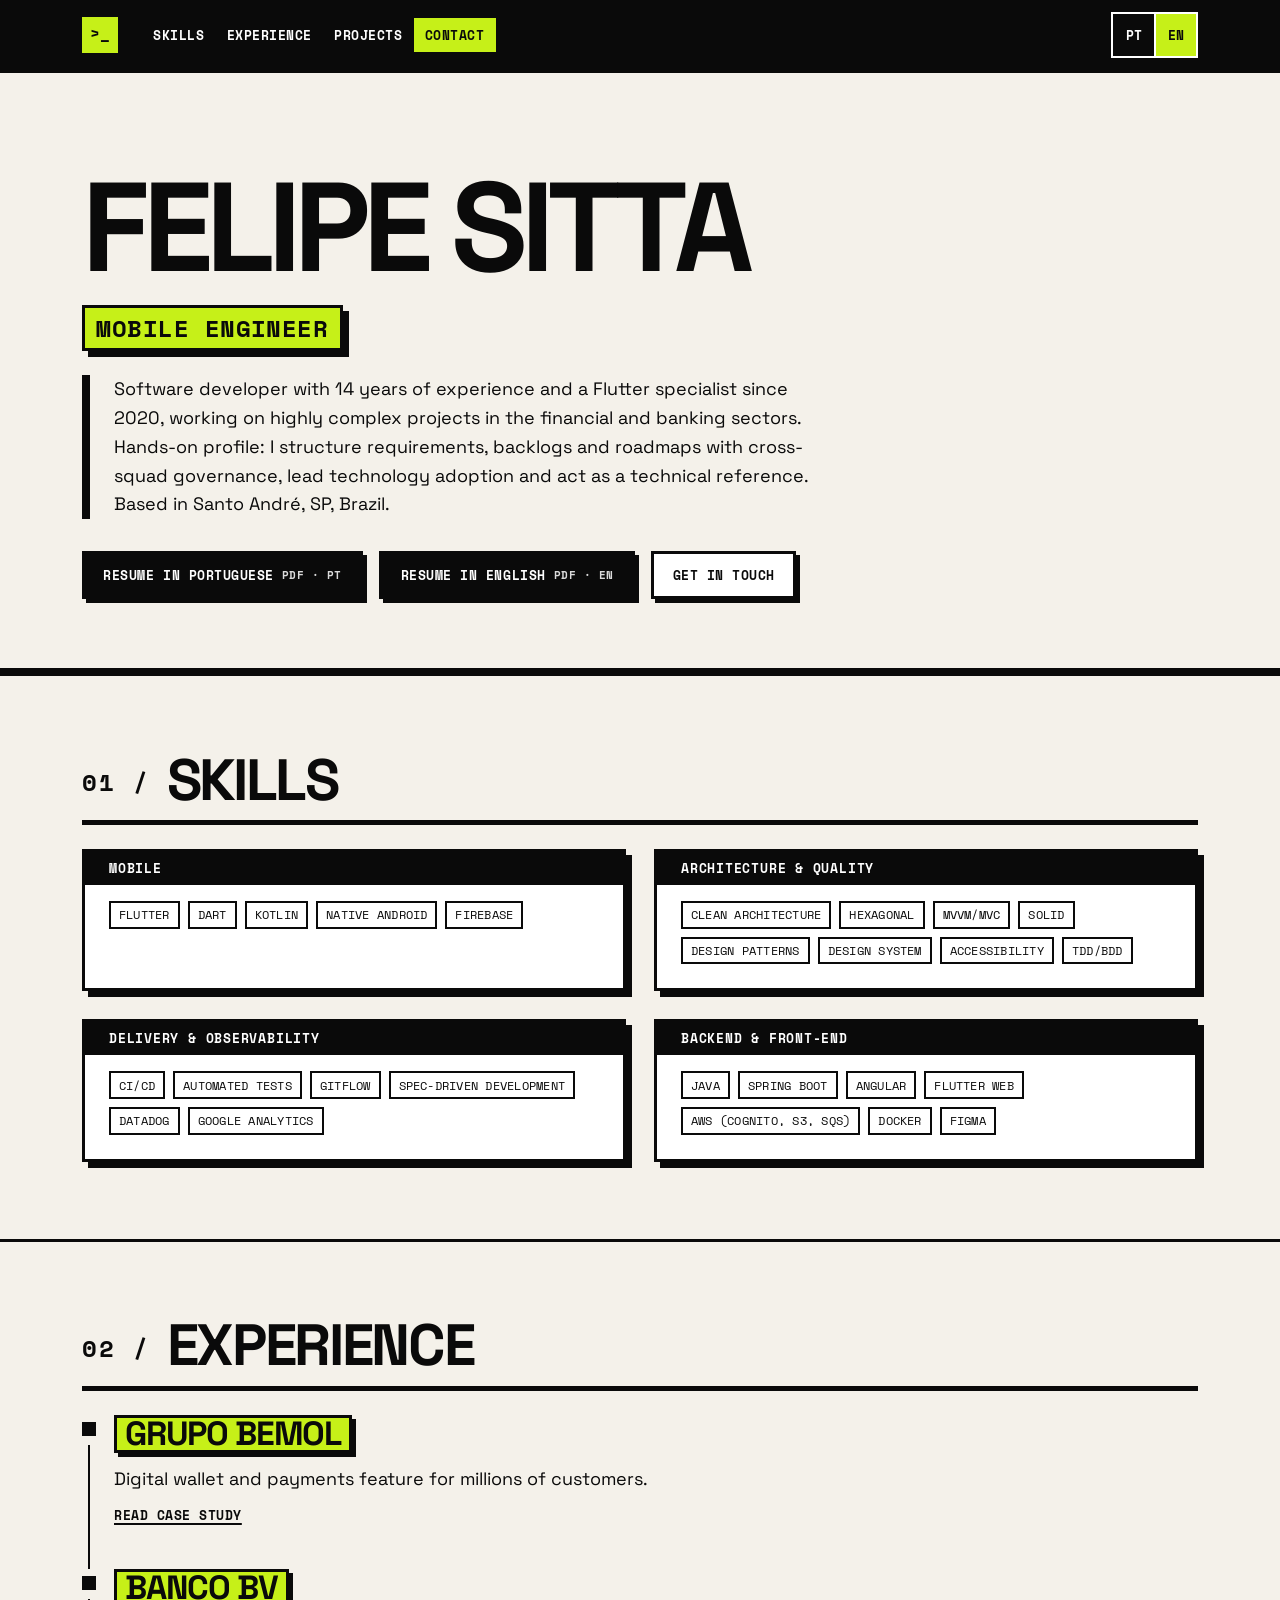
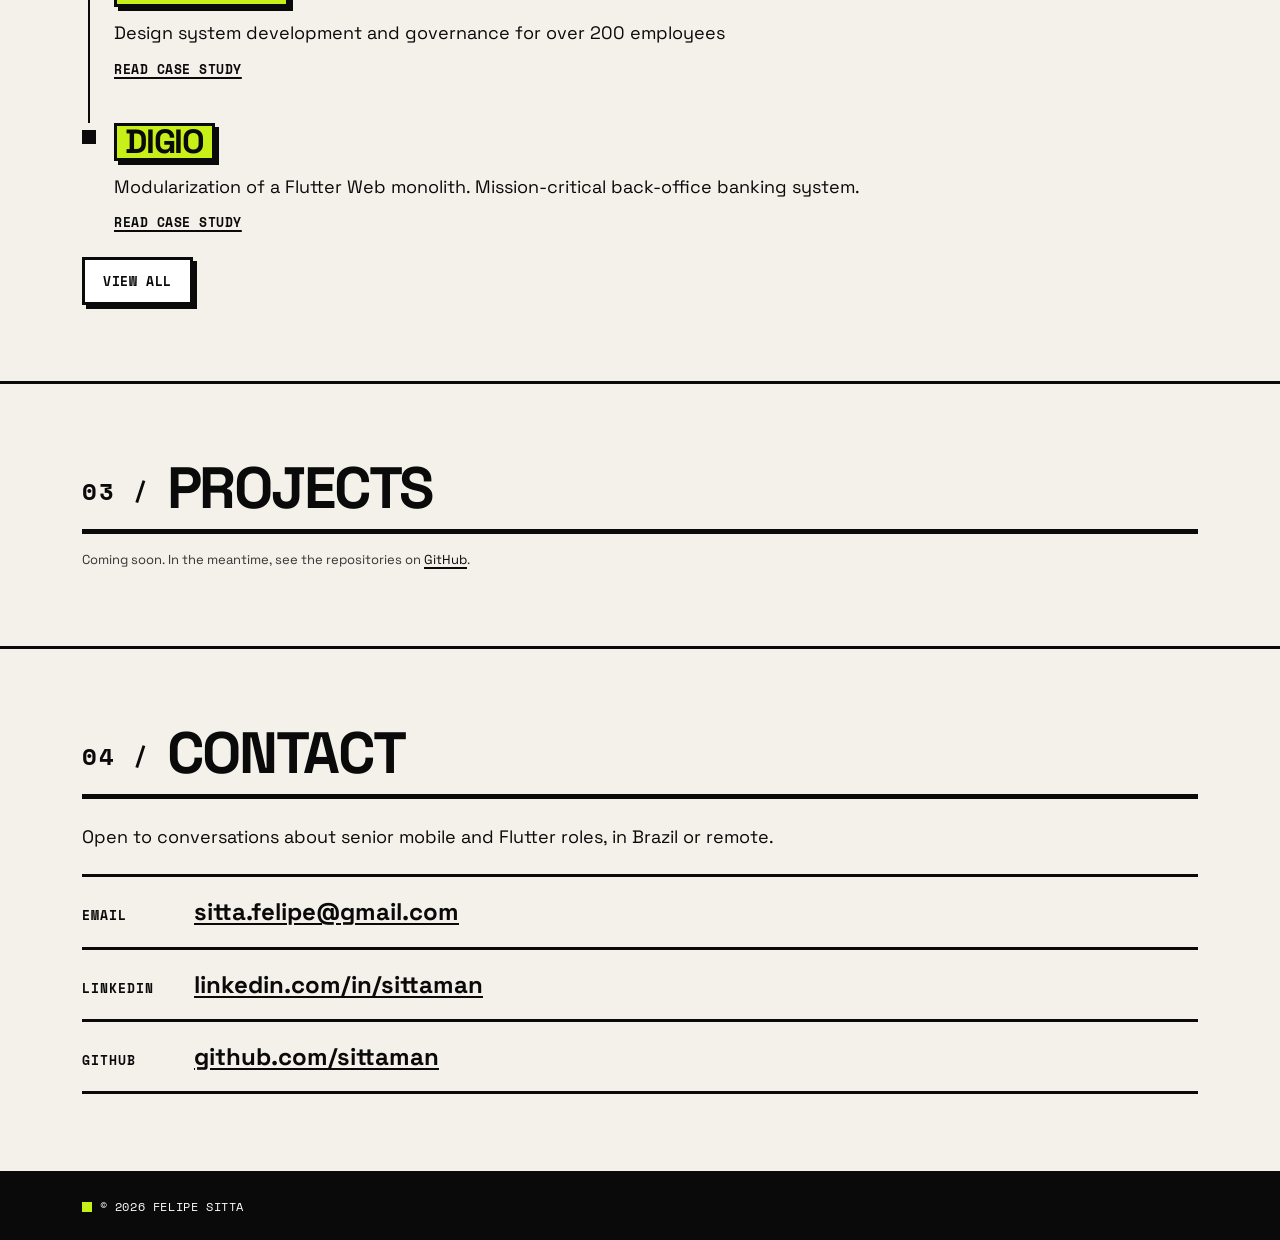
==== commit 00af3944: "fonte alterada" ====
--- a/index.html
+++ b/index.html
@@ -29,7 +29,8 @@
   <link rel="icon" href="assets/img/favicon.svg" type="image/svg+xml">
   <link rel="icon" href="favicon.ico" sizes="32x32">
   <link rel="apple-touch-icon" href="apple-touch-icon.png">
-  <link rel="stylesheet" href="assets/css/styles.css?v=10">
+  <link rel="preload" href="assets/fonts/space-grotesk-latin.woff2" as="font" type="font/woff2" crossorigin>
+  <link rel="stylesheet" href="assets/css/styles.css?v=15">
   <link rel="stylesheet" href="assets/css/print.css?v=6" media="print">
 
   <script type="application/ld+json">
--- a/assets/css/styles.css
+++ b/assets/css/styles.css
@@ -1,11 +1,48 @@
 /* ============================================================================
    Felipe Sitta — portfolio stylesheet (brutalist)
    Single sheet: tokens → base → layout → components → preferences.
-   No preprocessor, no framework, no web fonts (system stack only).
+   No preprocessor, no framework. Fonts are self-hosted, no third-party requests.
 
    The rules are deliberately hard: black 3px borders, offset shadows with no
    blur, squared corners, uppercase display type and a single acid accent.
    ========================================================================== */
+
+/* ---------- fonts ---------- */
+
+/* Latin subset only: the site ships pt-BR/en copy, both covered by U+0000-00FF.
+   Licences live next to the files (assets/fonts/OFL-*.txt). */
+@font-face {
+  font-family: "Space Grotesk";
+  font-style: normal;
+  font-weight: 300 700;
+  font-display: swap;
+  src: url("../fonts/space-grotesk-latin.woff2") format("woff2");
+  unicode-range: U+0000-00FF, U+0131, U+0152-0153, U+02BB-02BC, U+02C6, U+02DA,
+    U+02DC, U+0304, U+0308, U+0329, U+2000-206F, U+20AC, U+2122, U+2191, U+2193,
+    U+2212, U+2215, U+FEFF, U+FFFD;
+}
+
+@font-face {
+  font-family: "Space Mono";
+  font-style: normal;
+  font-weight: 400;
+  font-display: swap;
+  src: url("../fonts/space-mono-400-latin.woff2") format("woff2");
+  unicode-range: U+0000-00FF, U+0131, U+0152-0153, U+02BB-02BC, U+02C6, U+02DA,
+    U+02DC, U+0304, U+0308, U+0329, U+2000-206F, U+20AC, U+2122, U+2191, U+2193,
+    U+2212, U+2215, U+FEFF, U+FFFD;
+}
+
+@font-face {
+  font-family: "Space Mono";
+  font-style: normal;
+  font-weight: 700;
+  font-display: swap;
+  src: url("../fonts/space-mono-700-latin.woff2") format("woff2");
+  unicode-range: U+0000-00FF, U+0131, U+0152-0153, U+02BB-02BC, U+02C6, U+02DA,
+    U+02DC, U+0304, U+0308, U+0329, U+2000-206F, U+20AC, U+2122, U+2191, U+2193,
+    U+2212, U+2215, U+FEFF, U+FFFD;
+}
 
 :root {
   /* Single light theme: warm paper, black ink, one acid accent. */
@@ -31,8 +68,8 @@
   --chip-border: #0a0a0a;
   --chip-fg: #0a0a0a;
 
-  --font-sans: "Helvetica Neue", Helvetica, Arial, system-ui, -apple-system, "Segoe UI", Roboto, sans-serif;
-  --font-mono: ui-monospace, SFMono-Regular, "SF Mono", Menlo, Consolas, "Liberation Mono", monospace;
+  --font-sans: "Space Grotesk", "Helvetica Neue", Helvetica, Arial, system-ui, -apple-system, "Segoe UI", Roboto, sans-serif;
+  --font-mono: "Space Mono", ui-monospace, SFMono-Regular, "SF Mono", Menlo, Consolas, "Liberation Mono", monospace;
 
   /* Fluid type: no type media queries anywhere in this sheet. Headings are
      display-sized and set tight; body copy stays on a readable measure. */
@@ -92,7 +129,7 @@
   line-height: 0.95;
   letter-spacing: -0.04em;
   text-transform: uppercase;
-  font-weight: 900;
+  font-weight: 700;
   text-wrap: balance;
 }
 p { text-wrap: pretty; }
@@ -160,7 +197,7 @@
 
 .brand {
   display: inline-flex; align-items: center; gap: var(--space-2);
-  color: #ffffff; text-decoration: none; font-weight: 900;
+  color: #ffffff; text-decoration: none; font-weight: 700;
 }
 .brand:hover { background: transparent; }
 .brand:hover .brand-mark { background: var(--fg); color: var(--accent); border-color: var(--accent); }
@@ -336,7 +373,7 @@
   vertical-align: 0.35em;
 }
 
-h2 { font-size: var(--step-3); font-weight: 900; }
+h2 { font-size: var(--step-3); font-weight: 700; }
 h2::after {
   content: ""; display: block; width: 100%; height: 5px; margin-top: var(--space-3);
   background: var(--fg);
@@ -357,7 +394,10 @@
 
 .skills-grid {
   display: grid; gap: 1.75rem;
-  grid-template-columns: repeat(auto-fit, minmax(min(17rem, 100%), 1fr));
+  grid-template-columns: repeat(2, minmax(0, 1fr));
+}
+@media (max-width: 47.999rem) {
+  .skills-grid { grid-template-columns: 1fr; }
 }
 /* Each group is its own boxed panel; the heading is a full-bleed black bar. */
 .skill-group {
@@ -401,7 +441,7 @@
 .timeline > li:last-child::after { display: none; }
 
 /* The timeline entry is the client's name alone — no role, no dates. */
-.job h3 { font-size: var(--step-2); font-weight: 900; }
+.job h3 { font-size: var(--step-2); font-weight: 700; }
 .org {
   display: inline-block;
   background: var(--accent); color: var(--fg);
@@ -446,7 +486,7 @@
 }
 /* h2 as well as h4: /work nests its cards under a page-level h1, so the card heading there is
    an h2 — which would otherwise inherit the section heading's size AND its heavy rule. */
-.card h2, .card h4 { font-size: var(--step-1); font-weight: 900; line-height: 1.05; }
+.card h2, .card h4 { font-size: var(--step-1); font-weight: 700; line-height: 1.05; }
 .card h2::after, .card h4::after { display: none; }
 .card-meta {
   margin-top: var(--space-2);
@@ -471,7 +511,7 @@
 
 /* The <h1> of a standalone page — sized and ruled like the section headings, so a subpage
    reads as the same site without an <h2> that has no parent <h1>. */
-.page-title { font-size: var(--step-3); font-weight: 900; }
+.page-title { font-size: var(--step-3); font-weight: 700; }
 .page-title::after {
   content: ""; display: block; width: 100%; height: 6px; margin-top: var(--space-3);
   background: var(--fg);
@@ -504,7 +544,7 @@
 .case-study h2 {
   display: flex; align-items: center; gap: var(--space-3);
   margin-top: var(--space-6);
-  font-size: var(--step-1); font-weight: 900;
+  font-size: var(--step-1); font-weight: 700;
 }
 .case-study h2::before {
   content: ""; flex: 0 0 auto;
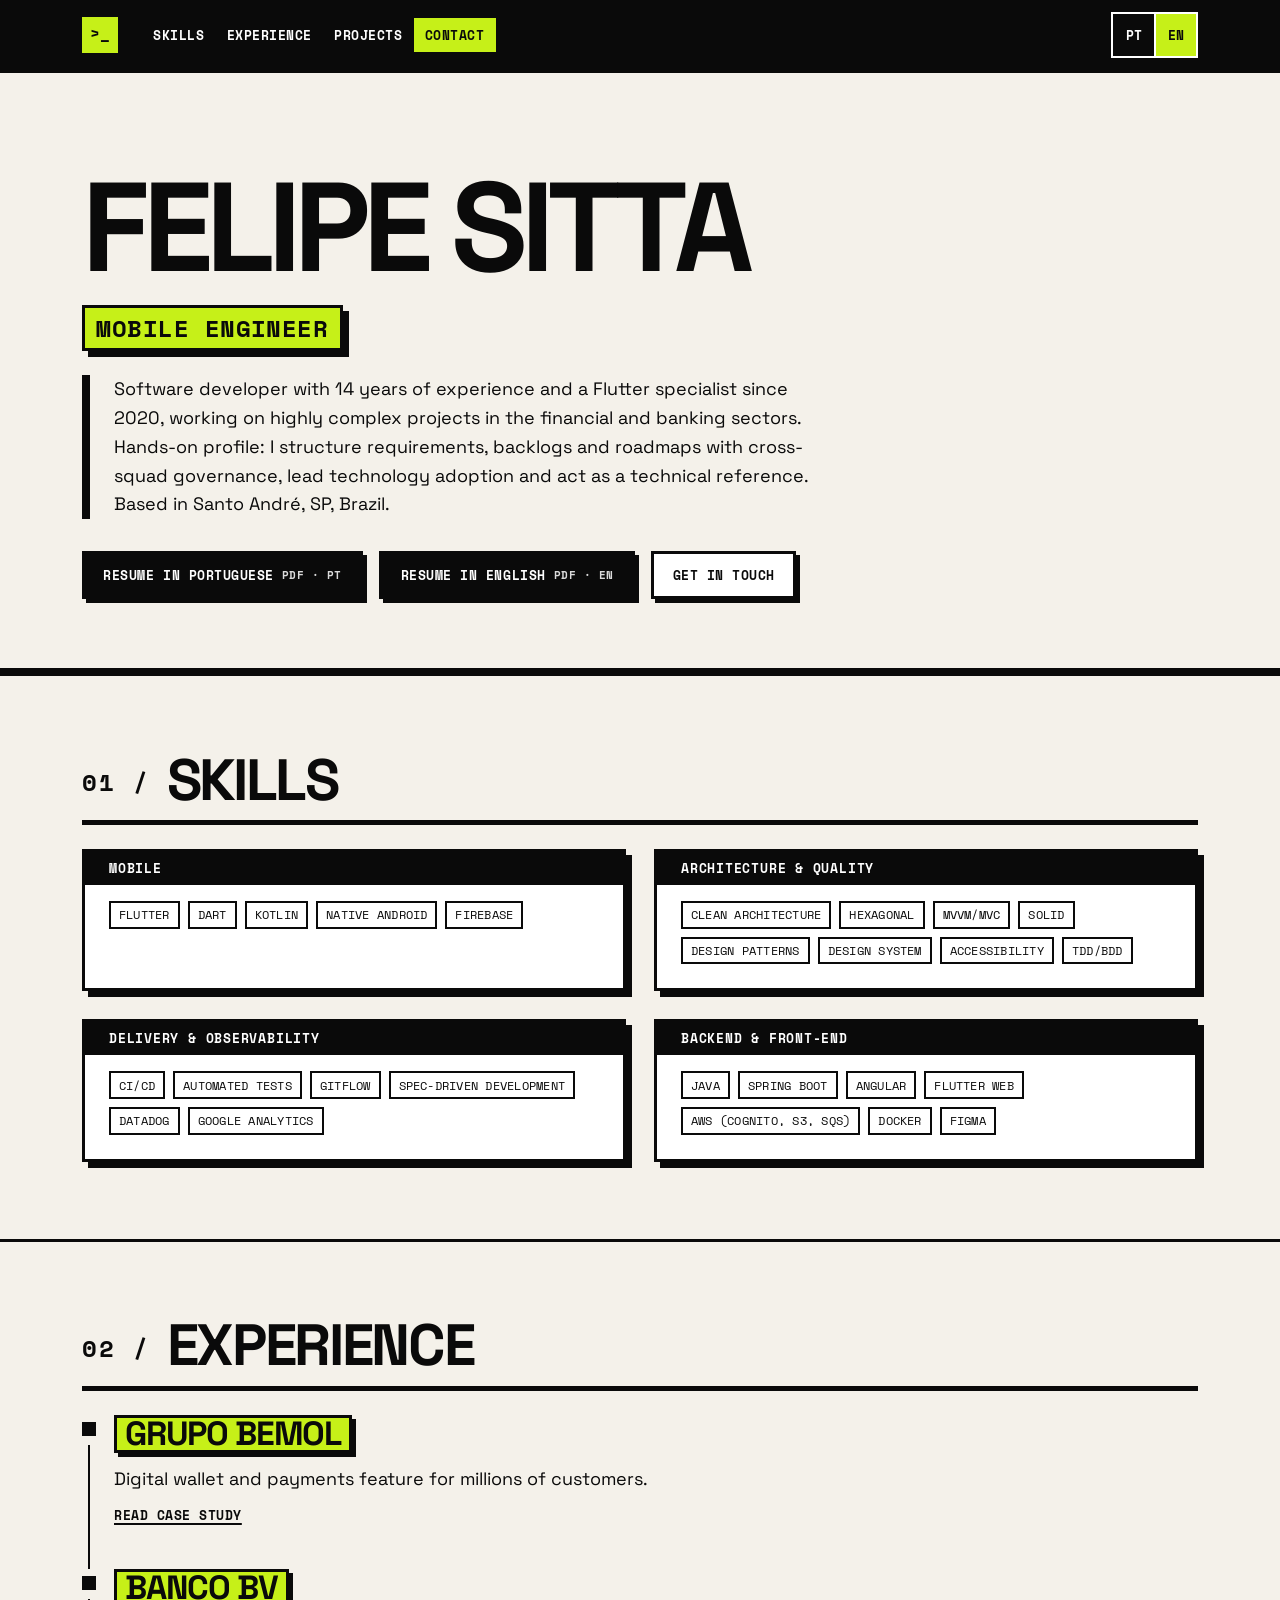
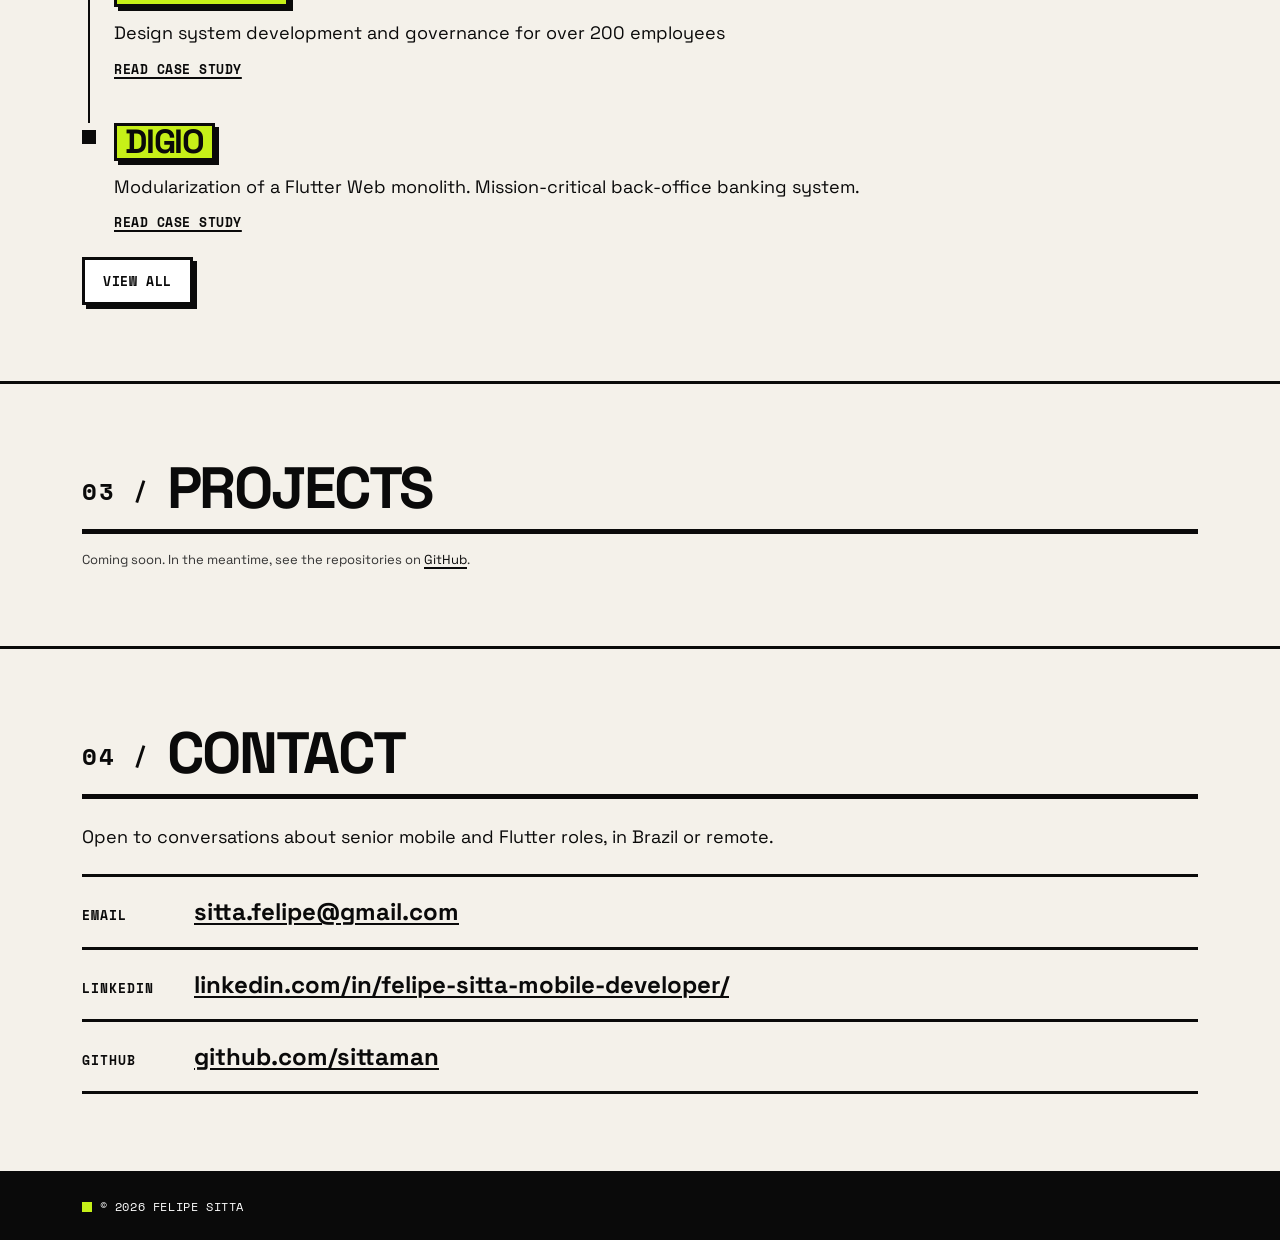
==== commit 2d713e1d: "update cv" ====
--- a/index.html
+++ b/index.html
@@ -42,7 +42,7 @@
    "url":"https://sittaman.github.io/",
    "email":"mailto:sitta.felipe@gmail.com",
    "address":{"@type":"PostalAddress","addressLocality":"Santo André","addressRegion":"SP","addressCountry":"BR"},
-   "sameAs":["https://github.com/sittaman","https://www.linkedin.com/in/sittaman"],
+   "sameAs":["https://github.com/sittaman","https://www.linkedin.com/in/felipe-sitta-mobile-developer/"],
    "knowsLanguage":[{"@type":"Language","name":"Portuguese","alternateName":"pt-BR"},
                     {"@type":"Language","name":"English","alternateName":"en"}],
    "knowsAbout":["Flutter","Dart","Kotlin","Android","Design Systems","Clean Architecture","Test-Driven Development","CI/CD","Acessibilidade","Inteligência Artificial"]},
@@ -260,8 +260,8 @@
           </li>
           <li>
             <span class="label">LinkedIn</span>
-            <a href="https://www.linkedin.com/in/sittaman" rel="me noopener"
-              target="_blank">linkedin.com/in/sittaman</a>
+            <a href="https://www.linkedin.com/in/felipe-sitta-mobile-developer/" rel="me noopener"
+              target="_blank">linkedin.com/in/felipe-sitta-mobile-developer/</a>
           </li>
           <li>
             <span class="label">GitHub</span>
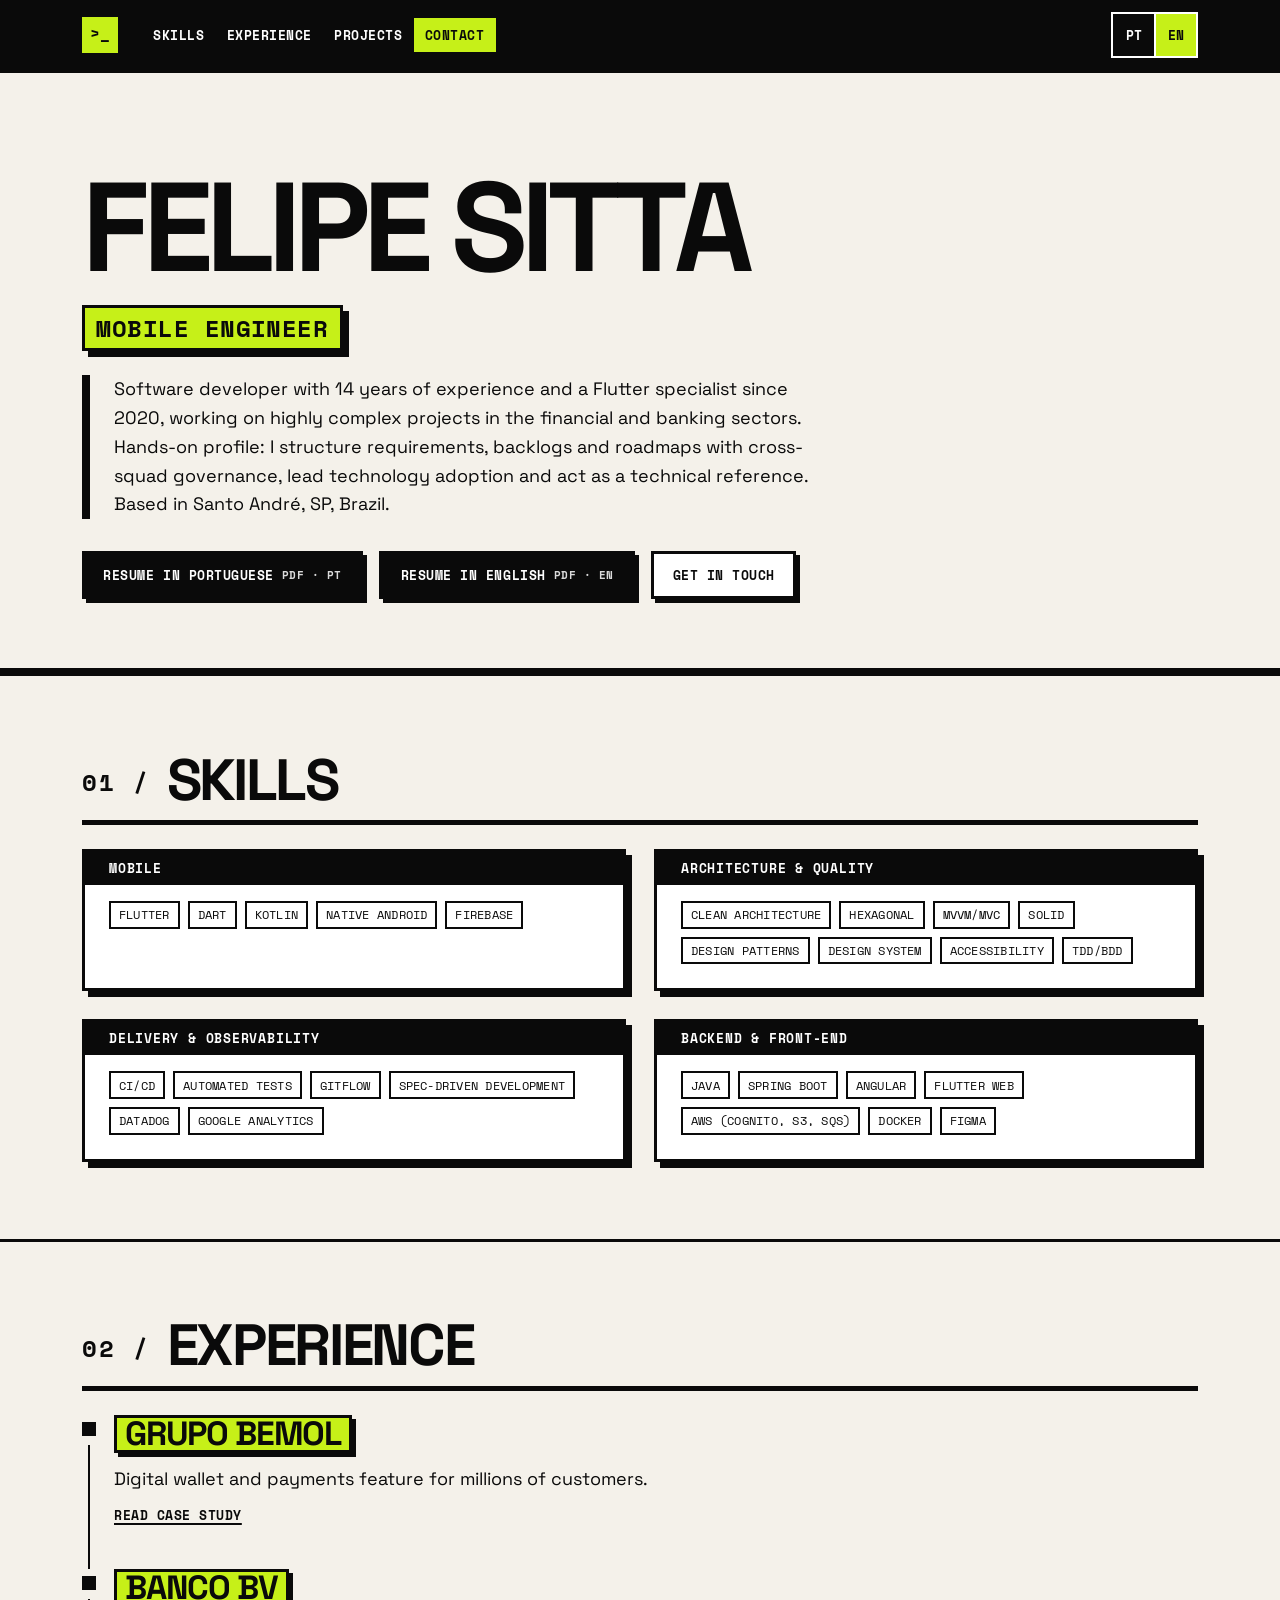
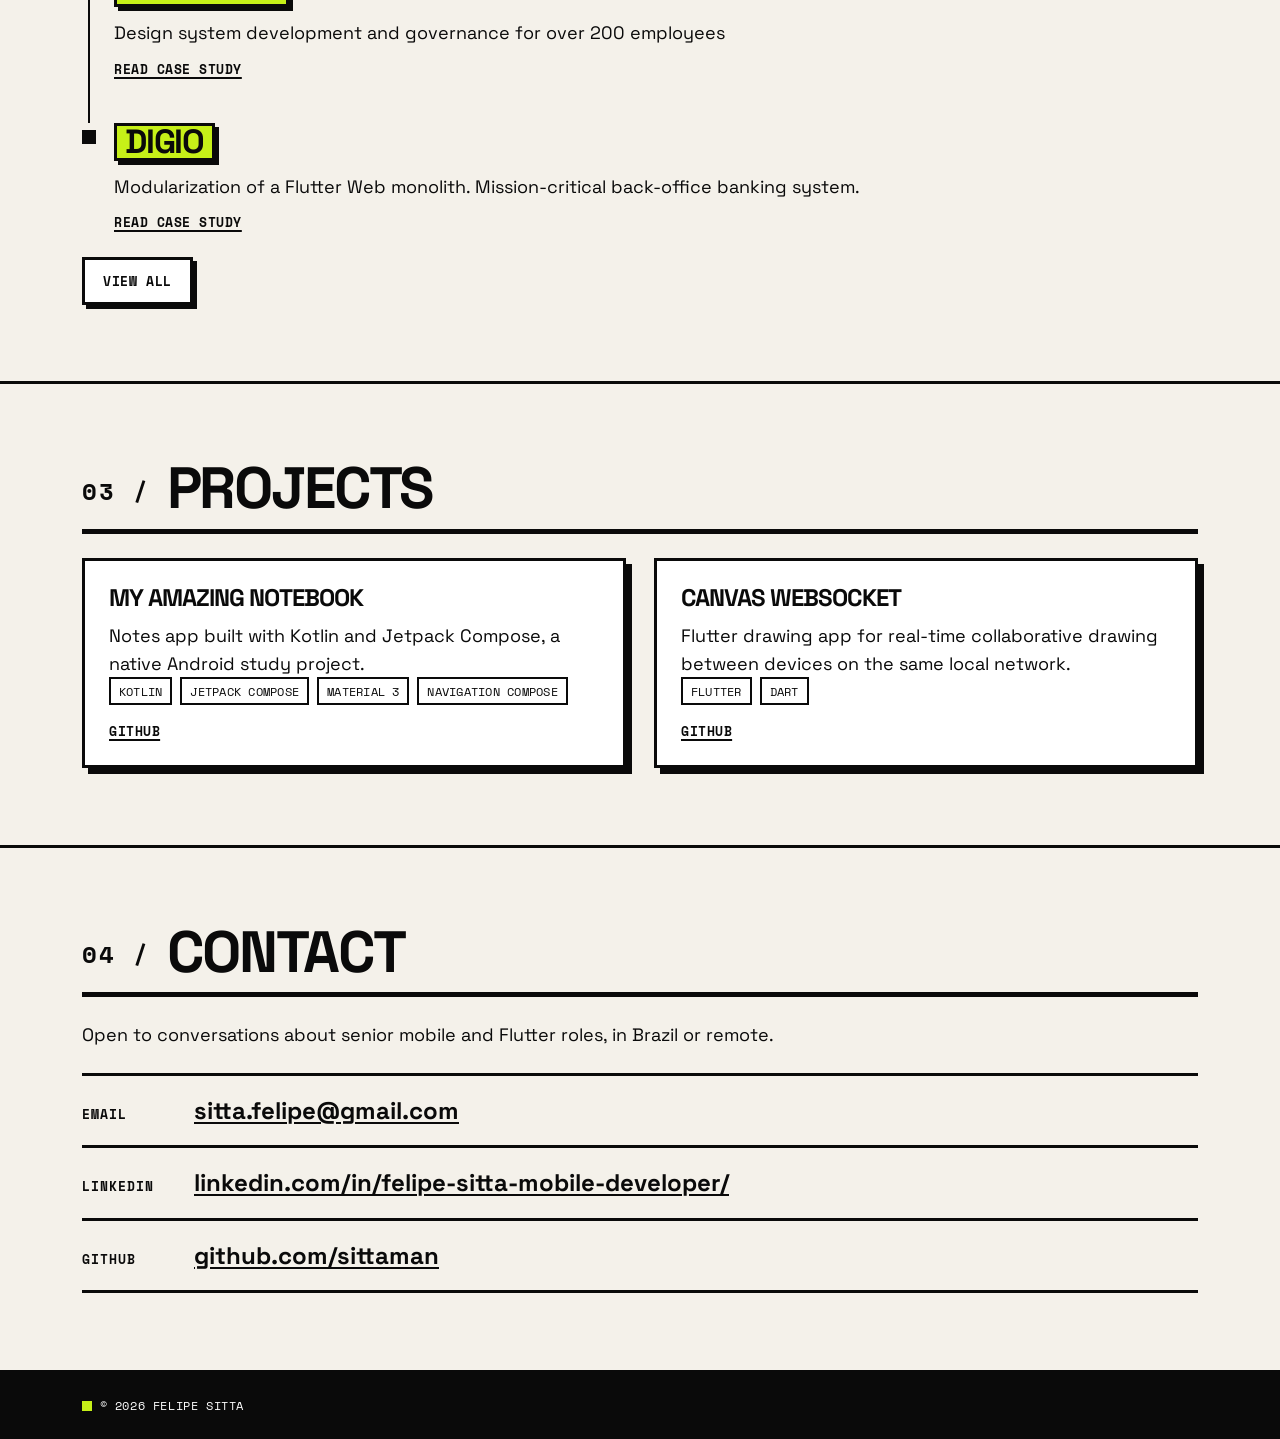
==== commit 75375d72: "projects section" ====
--- a/index.html
+++ b/index.html
@@ -30,7 +30,7 @@
   <link rel="icon" href="favicon.ico" sizes="32x32">
   <link rel="apple-touch-icon" href="apple-touch-icon.png">
   <link rel="preload" href="assets/fonts/space-grotesk-latin.woff2" as="font" type="font/woff2" crossorigin>
-  <link rel="stylesheet" href="assets/css/styles.css?v=15">
+  <link rel="stylesheet" href="assets/css/styles.css?v=16">
   <link rel="stylesheet" href="assets/css/print.css?v=6" media="print">
 
   <script type="application/ld+json">
@@ -244,6 +244,12 @@
         <div class="cards" data-projects></div>
         <p class="empty-note" data-empty-note data-i18n-html="projects.empty">Em breve. Enquanto isso, veja os
           repositórios no <a href="https://github.com/sittaman" rel="noopener" target="_blank">GitHub</a>.</p>
+        <!-- "Ver todos" fica desativado enquanto houver um único projeto. Quando existir uma
+             página de projetos (ex.: projects/index.html), descomente e ajuste o href.
+        <p class="section-actions">
+          <a class="btn btn-ghost" href="projects/" data-i18n="projects.seeAll">Ver todos</a>
+        </p>
+        -->
       </div>
     </section>
 
@@ -278,8 +284,8 @@
     </div>
   </footer>
 
-  <script src="assets/js/i18n.js?v=13"></script>
-  <script src="assets/data/projects.js?v=3"></script>
+  <script src="assets/js/i18n.js?v=14"></script>
+  <script src="assets/data/projects.js?v=5"></script>
   <script src="assets/js/main.js?v=5"></script>
 </body>
 
--- a/assets/css/styles.css
+++ b/assets/css/styles.css
@@ -470,7 +470,10 @@
 
 .cards {
   display: grid; gap: 1.75rem;
-  grid-template-columns: repeat(auto-fit, minmax(min(18rem, 100%), 1fr));
+  grid-template-columns: repeat(2, minmax(0, 1fr));
+}
+@media (max-width: 47.999rem) {
+  .cards { grid-template-columns: 1fr; }
 }
 .cards:empty { display: none; }
 .card {
